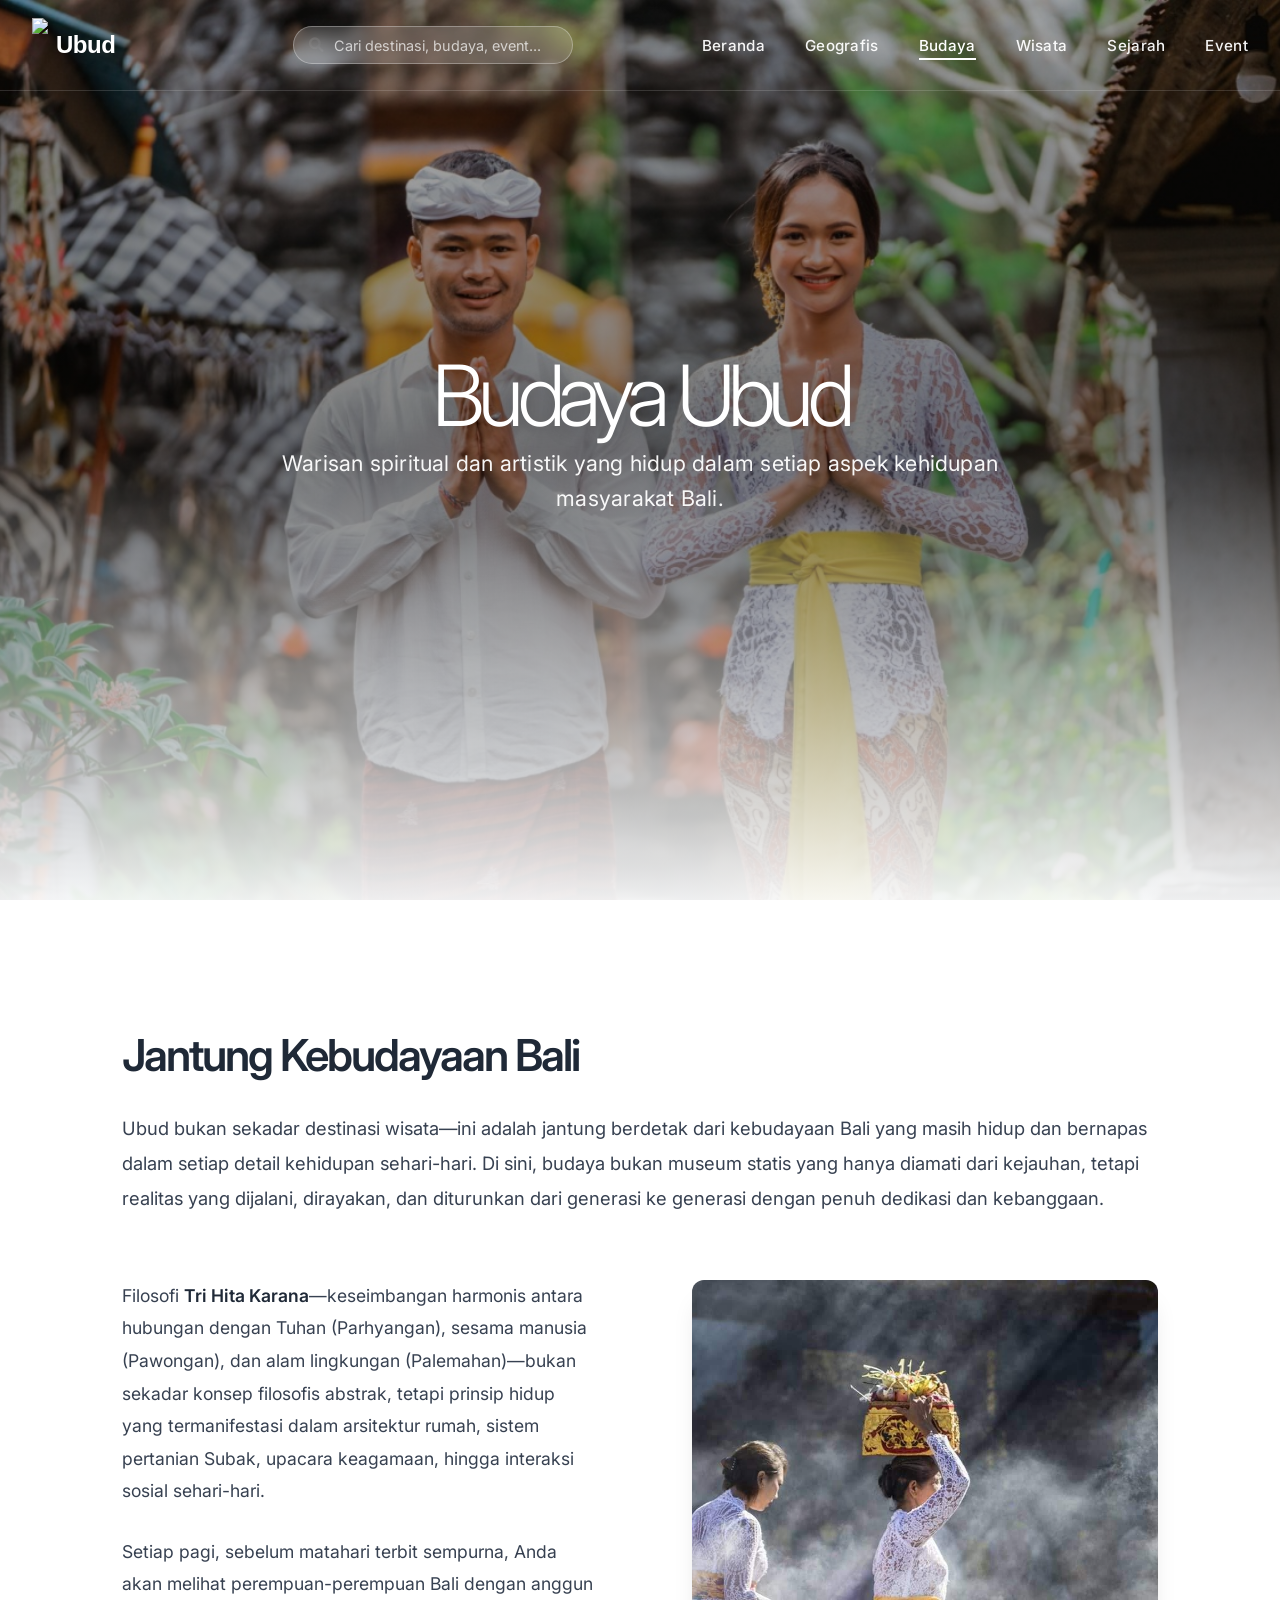
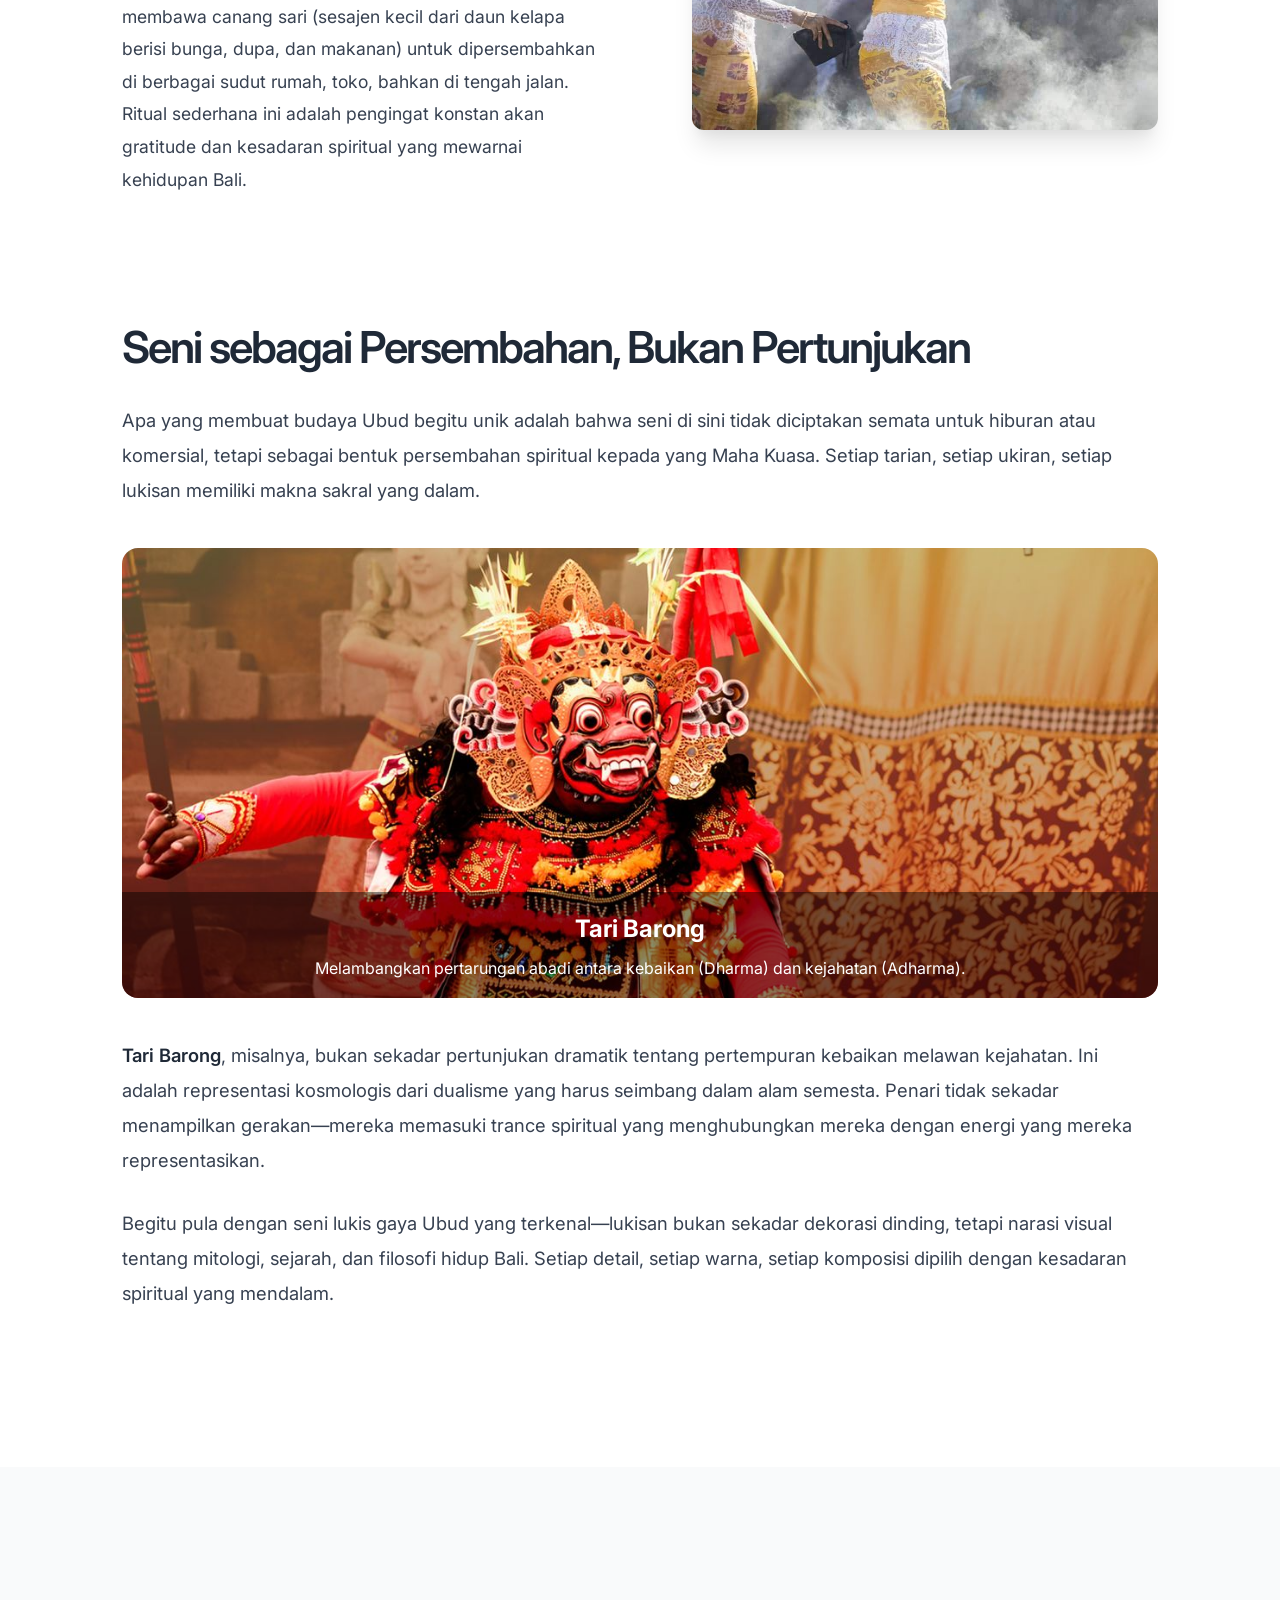
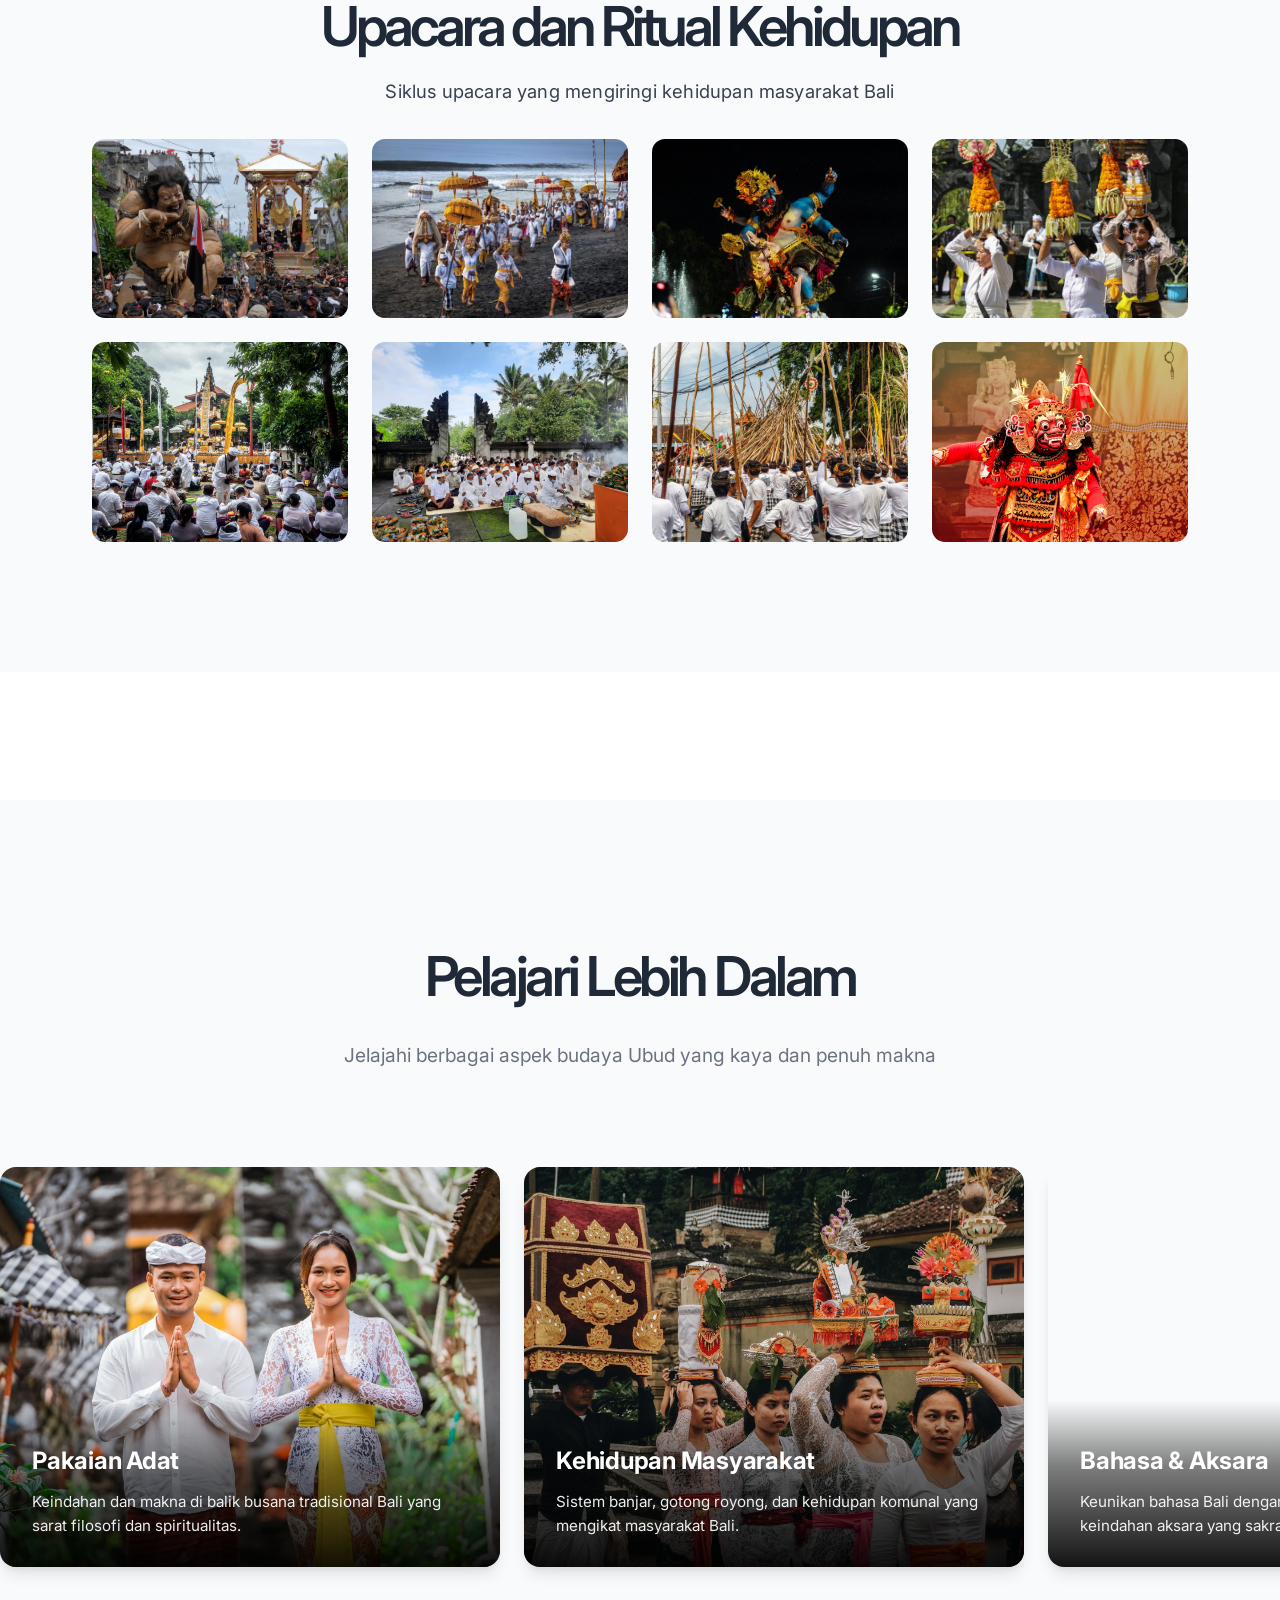
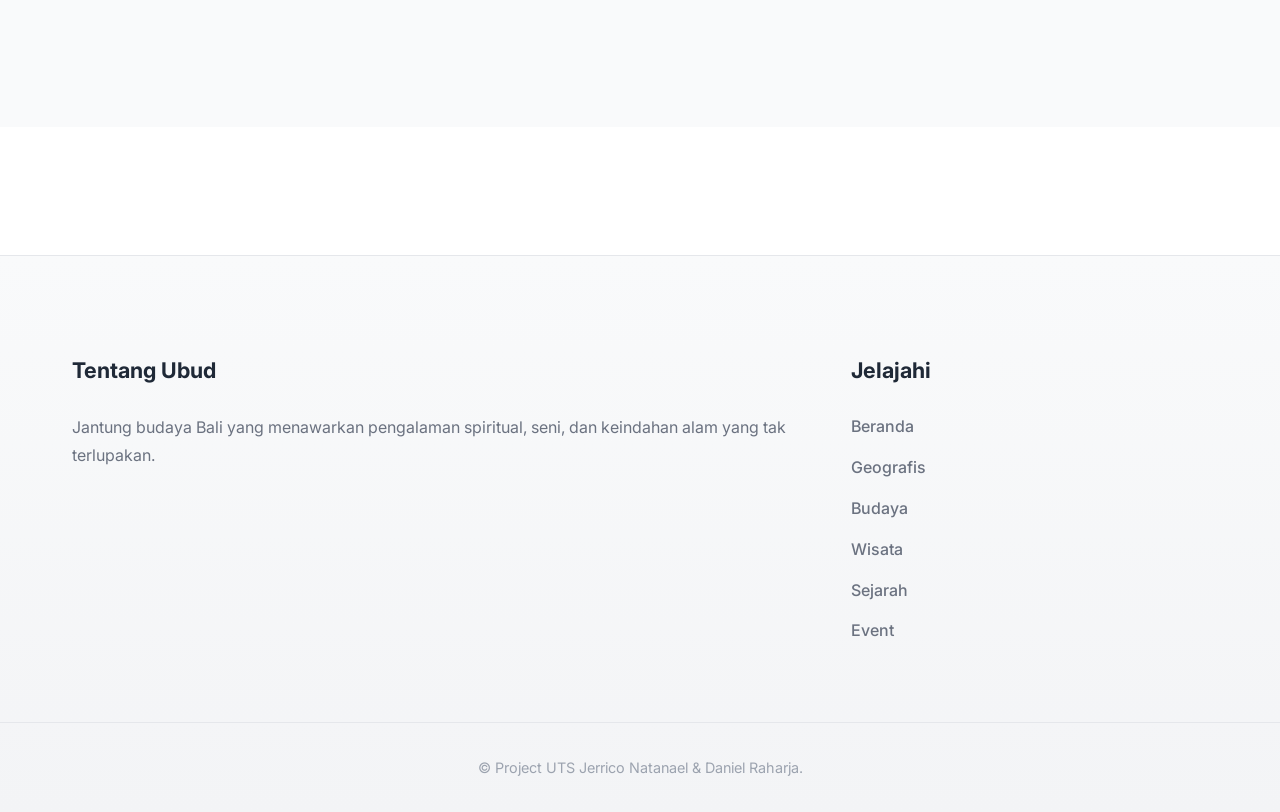
==== page/budaya.html @ 1441c89f "membuat base website" ====
<!DOCTYPE html>
<html lang="id">
<head>
    <meta charset="UTF-8">
    <meta name="viewport" content="width=device-width, initial-scale=1.0">
    <title>Budaya Ubud - Warisan Spiritual dan Artistik</title>
    <meta name="description" content="Jelajahi kekayaan budaya Ubud dari pakaian adat, kuliner tradisional, hingga bahasa dan aksara Bali yang kaya makna.">
    <link href="https://fonts.googleapis.com/css2?family=Lora:wght@400;600;700&family=Inter:wght@400;500;600;700&display=swap" rel="stylesheet">
    <link href="https://cdnjs.cloudflare.com/ajax/libs/font-awesome/6.0.0/css/all.min.css" rel="stylesheet">
    <link rel="stylesheet" href="../style/style.css">
    <link rel="stylesheet" href="../style/kategori.css">
</head>
<body>
       <!-- Header Navigation -->
    <header class="header">
        <div class="container">
            <nav class="nav">
                <a href="../index.html" class="logo">
                    <img src="../asset/logo-ubud.png" class="logo-image">
                    <span class="logo-text">Ubud</span>
                </a>
                
                <!-- Search Bar -->
                <div class="search-container">
                    <form class="search-form" action="#" method="get">
                        <i class="fas fa-search search-icon"></i>
                        <input 
                            type="search" 
                            class="search-input" 
                            placeholder="Cari destinasi, budaya, event..."
                            aria-label="Search"
                        >
                        <button type="submit" class="search-button" aria-label="Submit search">Search</button>
                    </form>
                </div>
                
                <ul class="nav-links">
                    <li><a href="../index.html" class="active">Beranda</a></li>
                    <li><a href="../page/geografis.html">Geografis</a></li>
                    <li><a href="../page/budaya.html">Budaya</a></li>
                    <li><a href="../page/wisata.html">Wisata</a></li>
                    <li><a href="../page/sejarah.html">Sejarah</a></li>
                    <li><a href="../page/event.html">Event</a></li>
                </ul>
                <button class="mobile-menu-btn" aria-label="Toggle menu">&#9776;</button>
            </nav>
        </div>
    </header>

    <main>
        <!-- Hero Section -->
        <section class="page-hero" style="background-image: url('../asset/pakaian_adat.jpg');">
            <div class="hero-content animate-on-scroll">
                <h1>Budaya Ubud</h1>
                <p>Warisan spiritual dan artistik yang hidup dalam setiap aspek kehidupan masyarakat Bali.</p>
            </div>
        </section>

        <!-- Article Content -->
        <article class="article-content">
            <div class="article-body">
                <h2>Jantung Kebudayaan Bali</h2>
                <p>Ubud bukan sekadar destinasi wisata—ini adalah jantung berdetak dari kebudayaan Bali yang masih hidup dan 
                    bernapas dalam setiap detail kehidupan sehari-hari. Di sini, budaya bukan museum statis yang hanya diamati 
                    dari kejauhan, tetapi realitas yang dijalani, dirayakan, dan diturunkan dari generasi ke generasi dengan 
                    penuh dedikasi dan kebanggaan.</p>
                
                <div class="two-column-content">
                    <div class="text-content">
                        <p>Filosofi <strong>Tri Hita Karana</strong>—keseimbangan harmonis antara hubungan dengan Tuhan (Parhyangan), 
                            sesama manusia (Pawongan), dan alam lingkungan (Palemahan)—bukan sekadar konsep filosofis abstrak, tetapi 
                            prinsip hidup yang termanifestasi dalam arsitektur rumah, sistem pertanian Subak, upacara keagamaan, 
                            hingga interaksi sosial sehari-hari. </p>

                        <p>Setiap pagi, sebelum matahari terbit sempurna, Anda akan melihat perempuan-perempuan Bali dengan anggun 
                            membawa canang sari (sesajen kecil dari daun kelapa berisi bunga, dupa, dan makanan) untuk dipersembahkan 
                            di berbagai sudut rumah, toko, bahkan di tengah jalan. Ritual sederhana ini adalah pengingat konstan akan 
                            gratitude dan kesadaran spiritual yang mewarnai kehidupan Bali.</p>

                    </div>
                        <img src="../asset/tri-hita-karana.jpg" alt="Wanita Bali membawa canang sari untuk persembahan" class="animate-on-scroll"> 
                </div>

                <h2>Seni sebagai Persembahan, Bukan Pertunjukan</h2>
                <p>Apa yang membuat budaya Ubud begitu unik adalah bahwa seni di sini tidak diciptakan semata untuk hiburan atau komersial, 
                    tetapi sebagai bentuk persembahan spiritual kepada yang Maha Kuasa. Setiap tarian, setiap ukiran, setiap lukisan 
                    memiliki makna sakral yang dalam.</p>

                <!-- Carousel -->
                <div class="custom-carousel animate-on-scroll">
                <div class="carousel-wrapper">
                    <div class="carousel-track">
                    <div class="carousel-slide">
                        <img src="../asset/barong.jpg" alt="Pertunjukan Tari Barong yang sakral">
                        <div class="carousel-caption">
                        <h3>Tari Barong</h3>
                        <figcaption>Melambangkan pertarungan abadi antara kebaikan (Dharma) dan kejahatan (Adharma).</figcaption>
                        </div>
                    </div>

                    <div class="carousel-slide">
                        <img src="../asset/panjisemirang.jpeg" alt="Pertunjukan Tari Panji Semirang">
                        <div class="carousel-caption">
                        <h3>Tari Panji Semirang</h3>
                        <figcaption>Mengisahkan pengembaraan dan penyamaran Galuh Candrakirana untuk mencari kekasihnya, Raden Panji Inu Kertapati.</figcaption>
                        </div>
                    </div>

                    <div class="carousel-slide">
                        <img src="../asset/kecaks dance.jpeg" alt="Pertunjukan Tari Kecak dengan latar api">
                        <div class="carousel-caption">
                        <h3>Tari Kecak</h3>
                        <figcaption>Kisah Ramayana yang diceritakan melalui paduan suara puluhan penari pria.</figcaption>
                        </div>
                    </div>

                    <div class="carousel-slide">
                        <img src="../asset/legong.jpeg" alt="Penari Legong dengan kostum megah dan gerakan anggun">
                        <div class="carousel-caption">
                        <h3>Tari Legong</h3>
                        <figcaption>Tarian klasik Bali yang terkenal dengan gerakannya yang kompleks dan anggun.</figcaption>
                        </div>
                    </div>
                    </div>
                </div>
                </div>

                <p><strong>Tari Barong</strong>, misalnya, bukan sekadar pertunjukan dramatik tentang pertempuran kebaikan 
                    melawan kejahatan. Ini adalah representasi kosmologis dari dualisme yang harus seimbang dalam alam semesta. 
                    Penari tidak sekadar menampilkan gerakan—mereka memasuki trance spiritual yang menghubungkan mereka dengan 
                    energi yang mereka representasikan.</p>

                <p>Begitu pula dengan seni lukis gaya Ubud yang terkenal—lukisan bukan sekadar dekorasi dinding, 
                    tetapi narasi visual tentang mitologi, sejarah, dan filosofi hidup Bali. Setiap detail, setiap warna, 
                    setiap komposisi dipilih dengan kesadaran spiritual yang mendalam.</p>
            </div>
        </article>

        <!-- Upacara dan Ritual Section -->
        <section id="tentang" class="section bg-with-image">
            <div class="section-content editorial-content">
                <h2 class="section-title", style="font-size: 55px;">Upacara dan Ritual Kehidupan</h2>
                <p class="subtitle">Siklus upacara yang mengiringi kehidupan masyarakat Bali</p>

                <!-- Card Grid -->
                <div class="upacara-grid">
                <!-- Ngaben -->
                <div class="upacara-card">
                    <img src="../asset/ngaben2.jpg" alt="Ngaben" class="upacara-card-image">
                    <div class="upacara-overlay">
                    <h3>Ngaben</h3>
                    <p>Upacara pembakaran jenazah untuk penyucian roh menuju kehidupan baru.</p>
                    </div>
                </div>

                <!-- Melasti -->
                <div class="upacara-card">
                    <img src="../asset/melasti.jpg" alt="Melasti" class="upacara-card-image">
                    <div class="upacara-overlay">
                    <h3>Melasti</h3>
                    <p>Ritual penyucian diri dan sarana ke laut menjelang Nyepi.</p>
                    </div>
                </div>

                <!-- Nyepi -->
                <div class="upacara-card">
                    <img src="../asset/nyepi.jpg" alt="Nyepi" class="upacara-card-image">
                    <div class="upacara-overlay">
                    <h3>Nyepi</h3>
                    <p>Hari raya hening di mana seluruh aktivitas dihentikan untuk introspeksi diri.</p>
                    </div>
                </div>

                <!-- Piodalan -->
                <div class="upacara-card">
                    <img src="../asset/piodalan.jpg" alt="Piodalan" class="upacara-card-image">
                    <div class="upacara-overlay">
                    <h3>Piodalan</h3>
                    <p>Upacara peringatan hari lahir pura sebagai bentuk rasa syukur.</p>
                    </div>
                </div>

                <!-- galungan & Kuningan -->
                <div class="upacara-card">
                    <img src="../asset/galungan-dan-kuningan.jpg" alt="Galungan & Kuningan" class="upacara-card-image">
                    <div class="upacara-overlay">
                    <h3>Galungan & Kuningan</h3>
                    <p>Perayaan kemenangan Dharma (kebaikan) atas Adharma (kejahatan).</p>
                    </div>
                </div>

                <!-- Ngusaba Desa -->
                <div class="upacara-card">
                    <img src="../asset/ngusaba-desa.jpg" alt="Ngusaba Desa" class="upacara-card-image">
                    <div class="upacara-overlay">
                    <h3>Ngusaba Desa</h3>
                    <p>Upacara adat untuk memohon kesejahteraan dan hasil panen yang melimpah.</p>
                    </div>
                </div>

                <!-- Makotek -->
                <div class="upacara-card">
                    <img src="../asset/makotek-mapeed.jpg" alt="Mekotek" class="upacara-card-image">
                    <div class="upacara-overlay">
                    <h3>Mekotek & Mapeed</h3>a
                    <p>Tradisi perang-perangan dengan tongkat kayu simbol semangat persatuan.</p>
                    </div>
                </div>

                <!-- Barong  -->
                <div class="upacara-card">
                    <img src="../asset/barong.jpg" alt="Barong" class="upacara-card-image">
                    <div class="upacara-overlay">
                    <h3>Barong & Rangda</h3>
                    <p>Pertunjukan sakral menggambarkan pertarungan abadi antara baik dan jahat.</p>
                    </div>
                </div>
                </div>
            </div>
            </section>

        <!-- Scroll Gallery Section -->
        <section class="scroll-gallery-wrapper">
            <div class="scroll-gallery-header">
                <h2 style="font-size: 55px;">Pelajari Lebih Dalam</h2>
                <p>Jelajahi berbagai aspek budaya Ubud yang kaya dan penuh makna</p>
            </div>
            <div class="scroll-gallery">
                <a href="pakaian_adat.html" class="gallery-item">
                    <img src="../asset/pakaian_adat.jpg" alt="Pakaian Adat Bali" class="animate-on-scroll">
                    <div class="gallery-caption">
                        <h3>Pakaian Adat</h3>
                        <p>Keindahan dan makna di balik busana tradisional Bali yang sarat filosofi dan spiritualitas.</p>
                    </div>
                </a>

                <a href="detail_masyarakat.html" class="gallery-item">
                    <img src="../asset/masyarakat.jpg" alt="Kehidupan Masyarakat Ubud" class="animate-on-scroll">
                    <div class="gallery-caption">
                        <h3>Kehidupan Masyarakat</h3>
                        <p>Sistem banjar, gotong royong, dan kehidupan komunal yang mengikat masyarakat Bali.</p>
                    </div>
                </a>

                <a href="detail_bahasa.html" class="gallery-item">
                    <img src="../asset/aksara-bali-dan-gantungannya.jpg" alt="Aksara Bali" class="animate-on-scroll">
                    <div class="gallery-caption">
                        <h3>Bahasa & Aksara</h3>
                        <p>Keunikan bahasa Bali dengan tingkatan sosialnya dan keindahan aksara yang sakral.</p>
                    </div>
                </a>

                <a href="makanan.html" class="gallery-item">
                    <img src="../asset/makanan-bali1.webp" alt="Kuliner Ubud" class="animate-on-scroll">
                    <div class="gallery-caption">
                        <h3>Restaurant Ubud</h3>
                        <p>Cita rasa autentik masakan Bali yang kaya rempah dan penuh cerita turun-temurun.</p>
                    </div>
                </a>
            </div>
        </section>      
    </main>
    
    <footer class="footer">
        <div class="footer-content">
            <div class="footer-section">
                <h3>Tentang Ubud</h3>
                <p>Jantung budaya Bali yang menawarkan pengalaman spiritual, seni, dan keindahan alam yang tak terlupakan.</p>
            </div>
            <div class="footer-section">
                <h3>Jelajahi</h3>
                <ul>
                    <li><a href="/index.html" class="footer-link">Beranda</a></li>
                    <li><a href="../page/geografis.html" class="footer-link">Geografis</a></li>
                    <li><a href="../page/budaya.html" class="footer-link">Budaya</a></li>
                    <li><a href="../page/wisata.html" class="footer-link">Wisata</a></li>
                    <li><a href="../page/sejarah.html" class="footer-link">Sejarah</a></li>
                    <li><a href="../page/event.html" class="footer-link">Event</a></li>
                </ul>
            </div>
        </div>
        <div class="footer-bottom">
            <p>&copy; Project UTS Jerrico Natanael & Daniel Raharja.</p>
        </div>
    </footer>

    <script src="../script.js"></script>
</body>
</html>
---- style/style.css ----
@font-face {
  font-family: 'RelationshipMelodrame';
  src: url('../fonts/RELATIONSHIP OF MÉLODRAME.TTF') format('truetype');
  font-weight: normal;
  font-style: normal;
}

@font-face {
  font-family: 'InstrumentSans';
  src: url('../fonts/INSTRUMENTSANS-REGULAR.TTF') format('truetype');
  font-weight: normal;
  font-style: normal;
}

@font-face {
  font-family: 'InstrumentSans';
  src: url('../fonts/INSTRUMENTSANS-BOLD.TTF') format('truetype');
  font-weight: 700;
  font-style: normal;
}

:root {
  --font-instrument-sans: 'InstrumentSans', 'Inter', sans-serif;
  --color-primary: #6d28d9;
  --color-primary-dark: #5b21b6;
  --color-primary-light: #8b5cf6;
  --color-text-dark: #1f2937;
  --color-text-body: #374151;
  --color-text-light: #6b7280;
  --color-text-lighter: #9ca3af;
  --color-bg: #ffffff;
  --color-surface: #f9fafb;
  --color-surface-dark: #f3f4f6;
  --color-border: #e5e7eb;
  --color-accent: #10b981;
  
  /* ====== Font variables ====== */
  --font-instrument-sans: 'InstrumentSans', 'Inter', sans-serif;
  --font-serif: 'Georgia', serif;
  --font-sans: 'Inter', 'Segoe UI', system-ui, -apple-system, sans-serif;
  --font-display: 'RelationshipMelodrame', 'Inter', sans-serif;

  --shadow-sm: 0 1px 3px 0 rgba(0, 0, 0, 0.1), 0 1px 2px 0 rgba(0, 0, 0, 0.06);
  --shadow-md: 0 4px 6px -1px rgba(0, 0, 0, 0.1), 0 2px 4px -1px rgba(0, 0, 0, 0.06);
  --shadow-lg: 0 10px 15px -3px rgba(0, 0, 0, 0.1), 0 4px 6px -2px rgba(0, 0, 0, 0.05);
  --shadow-xl: 0 20px 25px -5px rgba(0, 0, 0, 0.1), 0 10px 10px -5px rgba(0, 0, 0, 0.04);

  --transition-fast: all 0.2s ease;
  --transition-smooth: all 0.4s cubic-bezier(0.4, 0, 0.2, 1);

  --spacing-xs: 0.5rem;
  --spacing-sm: 1rem;
  --spacing-md: 2rem;
  --spacing-lg: 4rem;
  --spacing-xl: 6rem;
  --spacing-2xl: 8rem;
}


h1, h2 {
  font-family: var(--font-display);
}

h3 {
  font-family: var(--font-instrument-sans); 
}

p, li, span {
  font-family: var(--font-sans);
}

blockquote {
  font-family: var(--font-serif);
}


* { 
    margin: 0; 
    padding: 0; 
    box-sizing: border-box; 
}

html { 
    scroll-behavior: smooth;
    font-size: 16px;
}

body {
    font-family: var(--font-sans);
    background: var(--color-bg);
    color: var(--color-text-body);
    line-height: 1.75;
    overflow-x: hidden;
    -webkit-font-smoothing: antialiased;
    -moz-osx-font-smoothing: grayscale;
}

.container { 
    max-width: 1400px; 
    margin: 0 auto; 
    padding: 0 2rem; 
}

/* Jusul */
.header {
    background: transparent;
    border-bottom: 1px solid rgba(255, 255, 255, 0.15);
    position: fixed;
    width: 100%;
    top: 0;
    z-index: 1000;
    transition: var(--transition-smooth);
}

.header.scrolled {
    background: rgba(255, 255, 255, 0.98);
    backdrop-filter: blur(20px);
    border-bottom: 1px solid var(--color-border);
    box-shadow: var(--shadow-sm);
}

.nav { 
    display: flex; 
    justify-content: space-between; 
    align-items: center; 
    height: 90px;
    transition: var(--transition-smooth);
}

.header.scrolled .nav {
    height: 75px;
}

.logo { 
    font-family: var(--font-serif); 
    font-size: 1.75rem; 
    font-weight: 700; 
    color: white; 
    text-decoration: none;
    letter-spacing: -0.02em;
    transition: var(--transition-fast);
}

.header.scrolled .logo { 
    color: var(--color-text-dark) !important; 
}

.logo:hover {
    opacity: 0.8;
}


/* Bagian logo */
.logo {
    display: flex;
    align-items: center;
    font-size: 1.5rem;
    font-weight: bold;
    text-decoration: none;
    color: inherit;
}


.logo-image {
    height: 55px;       
    width: auto;        
    margin-right: 8px;  
    display: inline-block;
    vertical-align: middle;
}

/* Teks logo */
.logo-text {
    font-family: 'Segoe UI', sans-serif;
    font-size: 1.5rem;
    font-weight: bold;
    color: #ffffff;  
}

/* Search */
.search-container {
    display: flex;
    align-items: center;
    margin-left: 3rem;
}

.search-form {
    position: relative;
    display: flex;
    align-items: center;
}

.search-input {
    width: 280px;
    padding: 0.6rem 1rem 0.6rem 2.5rem;
    border: 1px solid rgba(255, 255, 255, 0.3);
    border-radius: 50px;
    background: rgba(255, 255, 255, 0.15);
    backdrop-filter: blur(10px);
    color: white;
    font-size: 0.9rem;
    font-family: var(--font-sans);
    transition: var(--transition-smooth);
    outline: none;
}

.search-input::placeholder {
    color: rgba(255, 255, 255, 0.7);
}

.search-input:focus {
    background: rgba(255, 255, 255, 0.25);
    border-color: rgba(255, 255, 255, 0.5);
    width: 320px;
}

.header.scrolled .search-input {
    background: var(--color-surface);
    border-color: var(--color-border);
    color: var(--color-text-dark);
}

.header.scrolled .search-input::placeholder {
    color: var(--color-text-light);
}

.header.scrolled .search-input:focus {
    background: white;
    border-color: var(--color-primary);
    box-shadow: 0 0 0 3px rgba(109, 40, 217, 0.1);
}

.search-icon {
    position: absolute;
    left: 1rem;
    color: rgba(255, 255, 255, 0.7);
    font-size: 0.9rem;
    pointer-events: none;
}

.header.scrolled .search-icon {
    color: var(--color-text-light);
}

.search-button {
    display: none;
}

.nav-links { 
    display: flex; 
    list-style: none; 
    gap: 2.5rem;
    align-items: center;
}

.nav-links a { 
    color: rgba(255, 255, 255, 0.95); 
    text-decoration: none; 
    font-weight: 500;
    font-size: 0.95rem;
    letter-spacing: 0.02em;
    position: relative;
    transition: var(--transition-fast);
}

.header.scrolled .nav-links a { 
    color: var(--color-text-light); 
}

.nav-links a::after {
    content: '';
    position: absolute;
    bottom: -5px;
    left: 0;
    width: 0;
    height: 2px;
    background: white;
    transition: var(--transition-fast);
}

.header.scrolled .nav-links a::after {
    background: var(--color-primary);
}

.nav-links a:hover::after,
.nav-links a.active::after {
    width: 100%;
}

.nav-links a:hover, 
.nav-links a.active { 
    color: white; 
}

.header.scrolled .nav-links a:hover, 
.header.scrolled .nav-links a.active { 
    color: var(--color-text-dark); 
}

.mobile-menu-btn { 
    display: none; 
    background: none; 
    border: none; 
    font-size: 1.5rem; 
    color: white; 
    cursor: pointer; 
    z-index: 1001;
    transition: var(--transition-fast);
}

.header.scrolled .mobile-menu-btn { 
    color: var(--color-text-dark); 
}

/* Section Structure */
.section {
    padding: var(--spacing-2xl) var(--spacing-md);
    position: relative;
}

.section-content {
    max-width: 1100px;
    margin: 0 auto;
}

.section-title {
    font-family: var(--font-instrument-sans);
    font-size: 65px;
    font-weight: 600;
    text-align: center;
    margin-bottom: var(--spacing-sm);
    color: var(--color-text-dark);
    letter-spacing: -4px;
    line-height: 1.15;
}

.subtitle {
    font-size: 1.25rem;
    
    color: var(--color-text-light);
    text-align: center;
    margin-bottom: var(--spacing-lg);
    font-family: var(--font-sans);
    letter-spacing: 0.01em;
}

/* Background Variations */
.bg-surface { 
    background-color: var(--color-surface);
}

.bg-white { 
    background-color: var(--color-bg);
}

.bg-dark {
    background: linear-gradient(135deg, #1f2937 0%, #111827 100%);
    color: white;
}

.bg-dark .section-title,
.bg-dark .subtitle {
    color: white;
}

.bg-dark .text-content h3,
.bg-dark .text-content p {
    color: rgba(255, 255, 255, 0.95);
}

.bg-with-image {
    position: relative;
    background-color: var(--color-surface);
}


.bg-with-image::before {
    content: '';
    position: absolute; 
    top: 0;
    left: 0;
    right: 0;
    bottom: 0;
    background-image: url('../asset/ubud.png');
    background-size: cover;
    background-position: center;
    background-attachment:fixed;
    opacity: 0.08;
    z-index: 0;
}

.bg-with-image .section-content {
    position: relative;
    z-index: 1;
}

/* Hero */
.page-hero {
    height: 100vh;
    min-height: 600px;
    background-size: cover;
    background-position: center;
    background-attachment: fixed;
    position: relative;
    display: flex;
    align-items: center;
    justify-content: center;
    text-align: center;
    color: white;
}

.page-hero::before {
    content: '';
    position: absolute;
    top: 0; 
    left: 0; 
    right: 0; 
    bottom: 0;
    background: linear-gradient(to bottom, 
        rgba(0,0,0,0.3) 0%, 
        rgba(0,0,0,0.5) 50%, 
        rgba(249, 250, 251, 0.95) 100%
    );
}

.hero-content { 
    position: relative; 
    z-index: 2; 
    max-width: 900px; 
    padding: 0 2rem;
}

.hero-content h1 { 
    font-family: var(--font-instrument-sans);
    font-size: clamp(3.5rem, 6.6vw, 6.6rem); 
    font-weight: 300;
    line-height: 1.2;
    margin-bottom: 0;
    letter-spacing: -0.08em;
    text-shadow: 0 2px 20px rgba(0, 0, 0, 0.3);
}

/* inner peace style */
.hero-content h1 .italic-text {
    font-family: var(--font-display);
    font-weight: 400;
    font-size: 1.16em; 
    letter-spacing: normal; 
    display: inline;
    margin-left: 0.15em; 
}

.hero-content p { 
    font-size: 1.35rem; 
    opacity: 0.95; 
    margin-bottom: 2.5rem;
    line-height: 1.6;
    font-weight: 400;
    letter-spacing: 0.01em;
}

.cta-button {
    display: inline-block;
    padding: 1.1rem 3rem;
    font-size: 1rem;
    font-weight: 600;
    letter-spacing: 0.03em;
    border-radius: 50px;
    text-decoration: none;
    transition: var(--transition-smooth);
    cursor: pointer;
    border: none;
}

.hero-cta {
    background: var(--color-primary);
    color: white;
    box-shadow: 0 10px 30px rgba(109, 40, 217, 0.3);
}

.hero-cta:hover {
    background: var(--color-primary-dark);
    transform: translateY(-3px);
    box-shadow: 0 15px 40px rgba(109, 40, 217, 0.4);
}

/* --- Editorial Content --- */
.editorial-content {
    text-align: left;
}

.editorial-content p {
    font-size: 1.15rem;
    line-height: 1.9;
    margin-bottom: 1.75rem;
    color: var(--color-text-body);
    font-weight: 400;
}

.editorial-content p strong {
    color: var(--color-text-dark);
    font-weight: 600;
}

.editorial-content > img {
    width: 100%;
    height: 500px;
    object-fit: cover;
    border-radius: 12px;
    margin: var(--spacing-lg) 0;
    box-shadow: var(--shadow-lg);
}

/* --- Two Column Layout --- */
.two-column-content {
    display: flex;
    align-items: flex-start; 
    gap: var(--spacing-xl);
    margin: var(--spacing-xl) 0;
}

.two-column-content:first-of-type {
    margin-top: var(--spacing-lg);
}

.two-column-content--reverse {
    flex-direction: row-reverse;
}

.two-column-content img {
    width: 45%; 
    height: 450px;
    flex-shrink: 0;
    border-radius: 12px;
    box-shadow: var(--shadow-xl);
    object-fit: cover;
    transition: var(--transition-smooth);
}

.two-column-content img:hover {
    transform: scale(1.02);
    box-shadow: 0 25px 35px -5px rgba(0, 0, 0, 0.15);
}

.two-column-content .text-content {
    flex: 1;
    display: flex;
    flex-direction: column;
    
}

.two-column-content .text-content h3 {
    font-family: var(--font-instrument-sans); 
    font-size: 35px;
    font-weight: 600;
    color: var(--color-text-dark);
    margin-bottom: 1.5rem;
    line-height: 1.3;
    letter-spacing: -3px;
}

.two-column-content .text-content p {
    font-size: 1.1rem;
    line-height: 1.85;
    color: var(--color-text-body);
}

/* --- Grid Navigation Section - Bento Layout --- */
.nav-grid-section { 
    padding: var(--spacing-2xl) var(--spacing-md);
    background: var(--color-bg);
}

.nav-grid-container {
    display: grid;
    grid-template-columns: repeat(4, 1fr);
    grid-template-rows: repeat(2, 300px);
    gap: 1.5rem;
    max-width: 1300px;
    margin: 0 auto;
}

/* Layout untuk kategori */
.nav-card:nth-child(1) {
    grid-column: 1 / 3;
    grid-row: 1 / 2;
}

.nav-card:nth-child(2) {
    grid-column: 3 / 4;
    grid-row: 1 / 2;
}

.nav-card:nth-child(3) {
    grid-column: 4 / 5;
    grid-row: 1 / 3;
}

.nav-card:nth-child(4) {
    grid-column: 1 / 2;
    grid-row: 2 / 3;
}

.nav-card:nth-child(5) {
    grid-column: 2 / 4;
    grid-row: 2 / 3;
}

.nav-card {
    height: 100%;
    background-size: cover;
    background-position: center;
    border-radius: 16px;
    position: relative;
    overflow: hidden;
    text-decoration: none;
    color: white;
    display: flex;
    align-items: flex-end;
    padding: 2rem;
    transition: var(--transition-smooth);
    box-shadow: var(--shadow-md);
}

.nav-card:hover { 
    transform: translateY(-5px) scale(1.02);
    box-shadow: var(--shadow-xl);
    z-index: 10;
}

.nav-card::before {
    content: '';
    position: absolute;
    top: 0; 
    left: 0; 
    right: 0; 
    bottom: 0;
    background: linear-gradient(to top, 
        rgba(0,0,0,0.85) 0%, 
        rgba(0,0,0,0.3) 50%,
        transparent 100%
    );
    transition: var(--transition-smooth);
}

.nav-card:hover::before { 
    background: linear-gradient(to top, 
        rgba(109, 40, 217, 0.85) 0%, 
        rgba(109, 40, 217, 0.4) 50%,
        transparent 100%
    );
}

.nav-card h3 {
    position: relative;
    z-index: 2;
    font-family: var(--font-instrument-sans); 
    font-size: 2rem;
    font-weight: 700;
    letter-spacing: -0.02em;
    transition: var(--transition-fast);
}

.nav-card:hover h3 {
    transform: translateY(-5px);
}

/* Animasi saat scroll */
.animate-on-scroll {
    opacity: 0;
    transform: translateY(40px);
    transition: opacity 0.8s cubic-bezier(0.4, 0, 0.2, 1), 
                transform 0.8s cubic-bezier(0.4, 0, 0.2, 1);
}

.animate-on-scroll.is-visible {
    opacity: 1;
    transform: translateY(0);
}

/*  Footer */
.footer {
    background: linear-gradient(to bottom, var(--color-surface) 0%, var(--color-surface-dark) 100%);
    color: var(--color-text-light);
    padding-top: var(--spacing-xl);
    margin-top: 0;
    border-top: 1px solid var(--color-border);
}

.footer-content {
    display: grid;
    grid-template-columns: 2fr 1fr;
    gap: 4rem;
    max-width: 1200px;
    margin: 0 auto;
    padding: 0 2rem;
}

.footer-section h3 {
    font-family: var(--font-serif);
    color: var(--color-text-dark);
    margin-bottom: 1.5rem;
    font-size: 1.35rem;
    font-weight: 700;
}

.footer-section h3 {
    font-family: var(--font-instrument-sans); 
    color: var(--color-text-dark);
    margin-bottom: 1.5rem;
    font-size: 1.35rem;
    font-weight: 700;
}

on p, 
.footer-section li {
    margin-bottom: 0.85rem;
    line-height: 1.7;
}

.footer-section ul { 
    list-style: none; 
    padding: 0; 
}

.footer-section .icon-text {
    display: flex;
    align-items: center;
    gap: 0.75rem;
    margin-bottom: 0.85rem;
}

.footer-section .icon-text i {
    color: var(--color-primary);
}

.footer-link { 
    color: var(--color-text-light); 
    text-decoration: none; 
    transition: var(--transition-fast);
    font-weight: 500;
}

.footer-link:hover { 
    color: var(--color-primary);
    padding-left: 5px;
}

.social-links {
    margin-top: 1.5rem;
    display: flex;
    gap: 1rem;
}

.social-links a {
    display: flex;
    align-items: center;
    justify-content: center;
    width: 40px;
    height: 40px;
    border-radius: 50%;
    background: var(--color-bg);
    color: var(--color-text-light);
    font-size: 1.1rem;
    transition: var(--transition-fast);
    box-shadow: var(--shadow-sm);
}

.social-links a:hover { 
    background: var(--color-primary);
    color: white;
    transform: translateY(-3px);
    box-shadow: var(--shadow-md);
}

.footer-bottom {
    text-align: center;
    padding: 2rem 0;
    margin-top: var(--spacing-lg);
    border-top: 1px solid var(--color-border);
    color: var(--color-text-lighter);
    font-size: 0.9rem;
}

/* --- Responsive Design --- */
@media (max-width: 1200px) {
    .section-title {
        font-size: 3rem;
    }
    
    .two-column-content img {
        height: 400px;
    }
}

@media (max-width: 992px) {
    :root {
        --spacing-xl: 4rem;
        --spacing-2xl: 5rem;
    }
    
    .footer-content {
        grid-template-columns: 1fr 1fr;
    }
    
    /* Bento Grid - Tablet */
    .nav-grid-container {
        grid-template-columns: repeat(2, 1fr);
        grid-template-rows: repeat(3, 280px);
    }
    
    .nav-card:nth-child(1) {
        grid-column: 1 / 2;
        grid-row: 1 / 2;
    }
    
    .nav-card:nth-child(2) {
        grid-column: 2 / 3;
        grid-row: 1 / 3;
    }
    
    .nav-card:nth-child(3) {
        grid-column: 1 / 2;
        grid-row: 2 / 3;
    }
    
    .nav-card:nth-child(4) {
        grid-column: 1 / 3;
        grid-row: 3 / 4;
    }
    
    .nav-card:nth-child(5) {
        grid-column: 2 / 3;
        grid-row: 2 / 3;
    }
}

@media (max-width: 768px) {
    .container {
        padding: 0 1.5rem;
    }
    
    .section {
        padding: var(--spacing-xl) var(--spacing-sm);
    }
    
    .section-title {
        font-size: 2.25rem;
    }
    
    .subtitle {
        font-size: 1.1rem;
    }
    
    .hero-content h1 { 
        font-size: clamp(2.5rem, 8vw, 4rem);
        letter-spacing: -0.08em;
    }
    
    .hero-content h1 .italic-text {
        font-size: 1.16em;
        letter-spacing: normal;
    }
    
    /* Mobile Navigation */
    .nav { 
        flex-direction: row; 
        justify-content: space-between; 
        align-items: center;
    }
    
    /* menyembukan search bar saat berubah jadi mode mobile */
    .search-container {
        display: none;
    }
    
    .nav-links { 
        display: none; 
        flex-direction: column; 
        position: absolute; 
        top: 75px; 
        left: 0; 
        width: 100%; 
        background: white; 
        padding: 1.5rem 0; 
        box-shadow: var(--shadow-lg);
        gap: 0;
    }
    
    .nav-links li {
        width: 100%;
        text-align: center;
        padding: 0.75rem 0;
    }
    
    .nav-links a {
        color: var(--color-text-light);
    }
    
    .nav-links a::after {
        display: none;
    }
    
    .nav-links.mobile-open { 
        display: flex; 
    }
    
    .mobile-menu-btn { 
        display: block !important; 
    }
    
    .header.scrolled .nav-links a, 
    .nav-links a { 
        color: var(--color-text-light); 
    }
    
    /* dari 2 kolom jadi 1 kolom  */
    .two-column-content {
        flex-direction: column;
        gap: var(--spacing-md);
    }
    
    .two-column-content--reverse {
        flex-direction: column;
    }
    
    .two-column-content img {
        width: 100%;
        height: 300px;
    }
    
    .two-column-content .text-content h3 {
        font-size: 1.75rem;
    }
    
    /* Footer */
    .footer-content {
        grid-template-columns: 1fr;
        text-align: center;
        gap: 2.5rem;
    }
    
    .social-links { 
        justify-content: center; 
    }
    
    /* Navigation Cards */
    .nav-card {
        height: 300px;
    }
    
    .nav-card h3 {
        font-size: 1.5rem;
    }
}

@media (max-width: 480px) {
    .hero-content h1 {
        font-size: clamp(1.8rem, 10vw, 3rem);
        letter-spacing: -0.08em;
    }
    
    .hero-content h1 .italic-text {
        font-size: 1.16em;
        letter-spacing: normal;
        display: block; 
        margin-left: 0;
    }
    
    .section-title {
        font-size: 1.85rem;
    }
    
    .cta-button {
        padding: 0.9rem 2rem;
        font-size: 0.95rem;
    }
}
---- style/kategori.css ----
@font-face {
  font-family: 'InstrumentSerif';
  src: url('../fonts/INSTRUMENTSERIF-REGULAR.TTF') format('truetype');
  font-weight: normal;
  font-style: normal;
}

@font-face {
  font-family: 'InstrumentSerif';
  src: url('../fonts/INSTRUMENTSERIF-ITALIC.TTF') format('truetype');
  font-weight: normal;
  font-style: italic;
}

@font-face {
  font-family: 'InstrumentSans';
  src: url('../fonts/INSTRUMENTSANS-REGULAR.TTF') format('truetype');
  font-weight: normal;
  font-style: normal;
}

@font-face {
  font-family: 'InstrumentSans';
  src: url('../fonts/INSTRUMENTSANS-BOLD.TTF') format('truetype');
  font-weight: 700;
  font-style: normal;
}

@font-face {
  font-family: 'RelationshipMelodrame';
  src: url('../fonts/RELATIONSHIP OF MÉLODRAME.TTF') format('truetype');
  font-weight: normal;
  font-style: normal;
}


:root {
  --font-serif: 'InstrumentSerif', 'Lora', 'Georgia', serif;
  --font-sans: 'Inter', 'Segoe UI', system-ui, -apple-system, sans-serif;
  --font-display: 'RelationshipMelodrame', 'Inter', sans-serif;
  --font-instrument-sans: 'InstrumentSans', 'Inter', sans-serif;
}


/* --- Article Container --- */
.article-content {
    max-width: 1100px;
    margin: var(--spacing-2xl) auto;
    padding: 0 2rem;
}

/* --- Article Body --- */
.article-body {
    position: relative;
}

.article-body h2 {
    font-family: var(--font-instrument-sans); 
    font-size: 2.75rem;
    font-weight: 600;
    margin-top: var(--spacing-xl);
    margin-bottom: 1.75rem;
    line-height: 1.25;
    letter-spacing: -2px;
    color: var(--color-text-dark);
}

.article-body h2:first-of-type {
    margin-top: 0;
}

.article-body p {
    font-size: 1.15rem;
    line-height: 1.9;
    margin-bottom: 1.75rem;
    color: var(--color-text-body);
    font-weight: 400;
}

.article-body p strong {
    color: var(--color-text-dark);
    font-weight: 600;
}

.article-body p em {
    font-style: italic;
    color: var(--color-text-dark);
}

.article-body a { 
    color: var(--color-primary); 
    text-decoration: none; 
    border-bottom: 2px solid rgba(109, 40, 217, 0.3);
    transition: var(--transition-fast);
    font-weight: 500;
}

.article-body a:hover { 
    background-color: rgba(109, 40, 217, 0.08);
    border-bottom-color: var(--color-primary);
}

/* --- Images in Article --- */
.img-inline {
    width: 100%;
    height: 500px;
    object-fit: cover;
    border-radius: 12px;
    margin-bottom: 35px;
    box-shadow: var(--shadow-lg);
    transition: var(--transition-smooth);
}

.img-inline:hover {
    transform: scale(1.01);
    box-shadow: var(--shadow-xl);
}

.img-float-left {
    float: left;
    width: 48%;
    height: 400px;
    object-fit: cover;
    margin-right: var(--spacing-lg);
    margin-bottom: var(--spacing-md);
    margin-top: 0.5rem;
    border-radius: 12px;
    box-shadow: var(--shadow-lg);
    transition: var(--transition-smooth);
}

.img-float-left:hover {
    transform: translateY(-3px);
    box-shadow: var(--shadow-xl);
}

.img-float-right {
    float: right;
    width: 48%;
    height: 400px;
    object-fit: cover;
    margin-left: var(--spacing-lg);
    margin-bottom: var(--spacing-md);
    margin-top: 0.5rem;
    border-radius: 12px;
    box-shadow: var(--shadow-lg);
    transition: var(--transition-smooth);
}

.img-float-right:hover {
    transform: translateY(-3px);
    box-shadow: var(--shadow-xl);
}

/* Image Grid Layout */
.image-grid {
    display: grid;
    grid-template-columns: repeat(2, 1fr);
    gap: 1.5rem;
    margin: var(--spacing-xl) 0;
}

.image-grid img {
    width: 100%;
    height: 350px;
    object-fit: cover;
    border-radius: 12px;
    box-shadow: var(--shadow-md);
    transition: var(--transition-smooth);
}

.image-grid img:hover {
    transform: scale(1.03);
    box-shadow: var(--shadow-xl);
}

.image-grid-3 {
    grid-template-columns: repeat(3, 1fr);
}

.image-grid-3 img {
    height: 280px;
    width: 30%;
}

.logo-img {
    height: 30px;
    margin-right: 8px; 
}

/*  Quote Parallax Section  */
.quote-parallax {
    position: relative;
    width: 100vw;
    margin-left: calc(-50vw + 50%);
    height: 500px;
    background-size: cover;
    background-position: center;
    background-attachment: fixed;
    display: flex;
    align-items: center;
    justify-content: center;
    margin-top: var(--spacing-2xl);
    margin-bottom: var(--spacing-2xl);
    overflow: hidden;
}

.quote-parallax::before {
    content: '';
    position: absolute;
    top: 0;
    left: 0;
    right: 0;
    bottom: 0;
    background: linear-gradient(
        135deg,
        rgba(109, 40, 217, 0.88) 0%,
        rgba(91, 33, 182, 0.92) 100%
    );
}

.quote-content {
    position: relative;
    z-index: 2;
    text-align: center;
    color: white;
    max-width: 900px;
    padding: 0 2rem;
}

.quote-content blockquote {
    font-family: var(--font-serif); 
    font-size: 2.75rem;
    font-weight: 600;
    line-height: 1.4;
    margin-bottom: 1.5rem;
    font-style: italic;
    letter-spacing: -0.02em;
}

.quote-content cite {
    display: block;
    font-family: var(--font-sans);
    font-size: 1.15rem;
    font-weight: 500;
    opacity: 0.95;
    font-style: normal;
    letter-spacing: 0.05em;
}

/* Horizontal Scroll Gallery  */
.scroll-gallery-wrapper {
    width: 100vw;
    margin-left: calc(-50vw + 50%);
    background: var(--color-surface);
    padding: var(--spacing-2xl) 0;
    margin-top: var(--spacing-2xl);
    margin-bottom: var(--spacing-2xl);
}

.scroll-gallery-header {
    text-align: center;
    margin-bottom: var(--spacing-xl);
    padding: 0 2rem;
}

.scroll-gallery-header h2 {
    font-family: var(--font-instrument-sans); 
    font-size: 2.75rem;
    font-weight: 600;
    color: var(--color-text-dark);
    margin-bottom: 1rem;
    letter-spacing: -3.5px;
}

.scroll-gallery-header p {
    font-size: 1.2rem;
    color: var(--color-text-light);
    line-height: 1.6;
}

.scroll-gallery {
    display: flex;
    gap: 1.5rem;
    overflow-x: auto;
    overflow-y: hidden;
    padding: 0 2rem 2rem;
    scroll-snap-type: x mandatory;
    -webkit-overflow-scrolling: touch;
    scrollbar-width: thin;
    scrollbar-color: var(--color-primary) var(--color-surface-dark);
}

.scroll-gallery::-webkit-scrollbar {
    height: 10px;
}

.scroll-gallery::-webkit-scrollbar-track {
    background: var(--color-surface-dark);
    border-radius: 10px;
}

.scroll-gallery::-webkit-scrollbar-thumb {
    background: var(--color-primary);
    border-radius: 10px;
    transition: var(--transition-fast);
}

.scroll-gallery::-webkit-scrollbar-thumb:hover {
    background: var(--color-primary-dark);
}

.gallery-item {
    flex: 0 0 500px;
    scroll-snap-align: start;
    position: relative;
    border-radius: 16px;
    overflow: hidden;
    box-shadow: var(--shadow-lg);
    transition: var(--transition-smooth);
}

.gallery-item:hover {
    transform: translateY(-8px);
    box-shadow: var(--shadow-xl);
}

.gallery-item img {
    width: 100%;
    height: 400px;
    object-fit: cover;
    display: block;
}

.gallery-caption {
    position: absolute;
    bottom: 0;
    left: 0;
    right: 0;
    background: linear-gradient(to top, rgba(0,0,0,0.92) 0%, rgba(0,0,0,0.5) 60%, transparent 100%);
    color: white;
    padding: 2.5rem 2rem 1.75rem;
}

.gallery-caption h3 {
    font-family: var(--font-instrument-sans); 
    font-size: 1.5rem;
    font-weight: 700;
    margin-bottom: 0.5rem;
    letter-spacing: -0.01em;
}

.gallery-caption p {
    font-size: 0.95rem;
    opacity: 0.92;
    line-height: 1.6;
    margin: 0;
}

/* Form Section (Event) */
.form-section {
    background: linear-gradient(135deg, var(--color-surface) 0%, #f3f4f6 100%);
    padding: var(--spacing-lg);
    margin-top: var(--spacing-xl);
    margin-bottom: var(--spacing-xl);
    border-radius: 16px;
    border: 1px solid var(--color-border);
    box-shadow: var(--shadow-md);
}

.form-section h2 {
    font-family: var(--font-display); 
    font-size: 2.25rem;
    font-weight: 700;
    margin-top: 0;
    margin-bottom: var(--spacing-md);
    color: var(--color-text-dark);
    letter-spacing: -0.02em;
}

.form-container {
    display: flex;
    flex-direction: column;
    gap: 1.25rem;
}

.form-container input, 
.form-container textarea {
    width: 100%;
    padding: 1rem 1.25rem;
    border: 2px solid var(--color-border);
    border-radius: 10px;
    font-family: var(--font-sans);
    font-size: 1rem;
    background: white;
    transition: var(--transition-fast);
    outline: none;
}

.form-container textarea {
    resize: vertical;
    min-height: 120px;
    line-height: 1.6;
}

.form-container .cta-button {
    align-self: flex-start;
    padding: 1rem 2.5rem;
    font-size: 1rem;
    font-weight: 600;
    letter-spacing: 0.02em;
}

/* --- Dynamic Content List --- */
.dynamic-content-list {
    margin-top: var(--spacing-xl);
}

.form-section h2 {
    font-family: var(--font-display); 
    font-size: 2.25rem;
    font-weight: 700;
    margin-top: 0;
    margin-bottom: var(--spacing-md);
    color: var(--color-text-dark);
    letter-spacing: -0.02em;
}

.dynamic-item {
    background: white;
    border: 1px solid var(--color-border);
    padding: 2rem;
    border-radius: 12px;
    margin-bottom: 1.5rem;
    box-shadow: var(--shadow-sm);
    transition: var(--transition-smooth);
}

.dynamic-item:hover {
    box-shadow: var(--shadow-md);
    transform: translateY(-2px);
    border-color: var(--color-primary);
}

.dynamic-item h3 { 
    font-family: var(--font-instrument-sans); 
    font-size: 1.75rem;
    font-weight: 700;
    margin-bottom: 0.75rem;
    color: var(--color-text-dark);
    letter-spacing: -0.01em;
}

.dynamic-item p { 
    margin-bottom: 0.5rem;
    font-size: 1.05rem;
    line-height: 1.7;
    color: var(--color-text-body);
}

.dynamic-item small { 
    color: var(--color-text-light);
    font-size: 0.9rem;
    font-weight: 500;
}

/* --- Quote/Callout Styling --- */
.article-body blockquote {
    margin: var(--spacing-lg) 0;
    padding: 2rem 2.5rem;
    background: var(--color-surface);
    border-left: 4px solid var(--color-primary);
    border-radius: 0 8px 8px 0;
    font-family: var(--font-serif); 
    font-size: 1.25rem;
    font-style: italic;
    color: var(--color-text-dark);
    line-height: 1.7;
}

.article-body::after {
    content: "";
    display: table;
    clear: both;
}

/* --- Responsive Design --- */
@media (max-width: 1200px) {
    .article-content {
        max-width: 800px;
    }
    
    .img-inline {
        height: 450px;
    }
    
    .img-float-left,
    .img-float-right {
        height: 350px;
    }
    
    .quote-content blockquote {
        font-size: 2.25rem;
    }
}

@media (max-width: 992px) {
    .article-body h2 { 
        font-size: 2.25rem; 
    }
    
    .form-section h2,
    .dynamic-content-list h2,
    .scroll-gallery-header h2 {
        font-size: 2rem;
    }
    
    .quote-content blockquote {
        font-size: 2rem;
    }
    
    .gallery-item {
        flex: 0 0 420px;
    }
}

@media (max-width: 768px) {
    .article-content {
        padding: 0 1.5rem;
        margin: var(--spacing-xl) auto;
    }
    
    .article-body h2 { 
        font-size: 1.85rem;
        margin-top: var(--spacing-lg);
    }
    
    .article-body p {
        font-size: 1.05rem;
    }
    
    /* Floating images jadi full width di mobile */
    .img-float-left, 
    .img-float-right {
        float: none;
        width: 100%;
        height: 300px;
        margin: var(--spacing-md) 0;
    }
    
    .img-inline {
        height: 300px;
    }
    
    /* Image Grid jadi single column */
    .image-grid,
    .image-grid-3 {
        grid-template-columns: 1fr;
    }
    
    .image-grid img {
        height: 300px;
    }
    
    /* Quote Parallax */
    .quote-parallax {
        height: 400px;
        background-attachment: scroll;
    }
    
    .quote-content blockquote {
        font-size: 1.65rem;
    }
    
    .quote-content cite {
        font-size: 1rem;
    }
    
    /* Scroll Gallery */
    .scroll-gallery-header h2 {
        font-size: 1.85rem;
    }
    
    .scroll-gallery-header p {
        font-size: 1.05rem;
    }
    
    .gallery-item {
        flex: 0 0 320px;
    }
    
    .gallery-item img {
        height: 320px;
    }
    
    .form-section {
        padding: var(--spacing-md);
    }
    
    .form-section h2 {
        font-size: 1.75rem;
    }
    
    .dynamic-item {
        padding: 1.5rem;
    }
    
    .dynamic-item h3 {
        font-size: 1.5rem;
    }
    
    .article-body blockquote {
        padding: 1.5rem;
        font-size: 1.1rem;
    }
}

@media (max-width: 480px) {
    .article-content {
        padding: 0 1rem;
    }
    
    .article-body h2 {
        font-size: 1.5rem;
    }
    
    .article-body p {
        font-size: 1rem;
    }
    
    .img-float-left,
    .img-float-right,
    .img-inline {
        height: 250px;
    }
    
    .image-grid img {
        height: 250px;
    }
    
    .quote-parallax {
        height: 350px;
    }
    
    .quote-content blockquote {
        font-size: 1.4rem;
    }
    
    .gallery-item {
        flex: 0 0 280px;
    }
    
    .gallery-item img {
        height: 280px;
    }
    
    .gallery-caption {
        padding: 2rem 1.5rem 1.5rem;
    }
    
    .gallery-caption h3 {
        font-size: 1.25rem;
    }
    
    .form-container .cta-button {
        width: 100%;
    }
}

.card-image-placeholder {
    width: 100%;
    height: 200px;
    background-color: #e0e0e0;
    border-radius: 12px;
}

.map-button {
    display: block;
    width: fit-content;
    margin: var(--spacing-md) auto;
}

/* carousel */

.custom-carousel {
  position: relative;
  width: 100%;
  overflow: hidden;
  margin: 40px auto;
}

.carousel-wrapper {
  overflow-x: auto;
  scroll-snap-type: x mandatory;
  scroll-behavior: smooth;
  -webkit-overflow-scrolling: touch;
}

.carousel-track {
  display: flex;
  gap: 16px;
}

.carousel-slide {
  flex: 0 0 100%;
  scroll-snap-align: start;
  position: relative;
  border-radius: 16px;
  overflow: hidden;
}

.carousel-slide img {
  width: 100%;
  height: 450px;
  object-fit: cover;
  display: block;
}

.carousel-caption {
  position: absolute;
  bottom: 0;
  left: 0;
  right: 0;
  background: rgba(0,0,0,0.45);
  color: #fff;
  padding: 16px;
  text-align: center;
}

.carousel-caption h3 {
  font-family: var(--font-instrument-sans); 
  font-size: 1.5rem;
  margin-bottom: 4px;
  font-weight: 700;
}

.carousel-caption figcaption {
  font-size: 1rem;
}

/* Grid layout */
.upacara-grid {
  display: grid;
  grid-template-columns: repeat(auto-fit, minmax(250px, 1fr));
  gap: 20px;
}

/* Card */
.upacara-card {
  position: relative;
  overflow: hidden;
  border-radius: 15px;
  cursor: pointer;
  transition: transform 0.4s ease, box-shadow 0.4s ease, border 0.4s ease;
  border: 2px solid transparent; 
}


.upacara-card:hover {
  transform: translateY(-8px);
  border: 2px solid #a64ed8; 
  box-shadow: 0 10px 25px rgba(166, 78, 216, 0.4); 
}

.upacara-card img {
  width: 100%;
  height: 100%;
  object-fit: cover;
  transition: transform 0.6s ease, filter 0.6s ease;
}


.upacara-overlay {
  position: absolute;
  bottom: -100%;
  left: 0;
  width: 100%;
  height: 100%;
  background: rgba(107, 32, 145, 0.7); 
  color: #fff;
  display: flex;
  flex-direction: column;
  justify-content: center;
  align-items: center;
  text-align: center;
  padding: 20px;
  opacity: 0;
  transition: all 0.6s ease;
}


.upacara-card:hover img {
  transform: scale(1.1);
  filter: brightness(70%);
}

.upacara-card:hover .upacara-overlay {
  bottom: 0;
  opacity: 1;
}


.upacara-overlay h3 {
  font-family: var(--font-instrument-sans); 
  font-size: 1.3rem;
  margin-bottom: 10px;
  font-weight: 700;
  color: #ffffff;
}

.upacara-overlay p {
  font-size: 0.95rem;
  line-height: 1.4;
  max-width: 85%;
  color: #ffffff; 
}


.frasa-bali-list {
  list-style: none;
  padding: 0;
}

.frasa-bali-list li {
  background: #f8f4ff;
  border-left: 5px solid #8a2be2;
  border-radius: 8px;
  padding: 15px;
  margin-bottom: 15px;
  box-shadow: 0 2px 6px rgba(0, 0, 0, 0.1);
  transition: transform 0.2s ease, box-shadow 0.2s ease;
}

.frasa-bali-list li:hover {
  transform: translateY(-3px);
  box-shadow: 0 4px 10px rgba(138, 43, 226, 0.3);
}

.frasa-bali-list strong {
  color: #5b189c;
}

 /* restaurant scroll gallery */
.restaurant-scroll-section {
    padding: var(--spacing-2xl) 0;
    background: var(--color-surface);
}

.restaurant-scroll-header {
    text-align: center;
    margin-bottom: var(--spacing-xl);
    padding: 0 2rem;
}

.restaurant-scroll-header h2 {
    font-family: var(--font-instrument-sans);
    font-size: 2.75rem;
    font-weight: 600;
    color: var(--color-text-dark);
    margin-bottom: 1rem;
    letter-spacing: -3.5px;
}

.restaurant-scroll-header p {
    font-size: 1.2rem;
    color: var(--color-text-light);
    line-height: 1.6;
    max-width: 800px;
    margin: 0 auto;
}

.restaurant-scroll-gallery {
    display: flex;
    gap: 2rem;
    overflow-x: auto;
    overflow-y: hidden;
    padding: 0 2rem 2.5rem;
    scroll-snap-type: x mandatory;
    -webkit-overflow-scrolling: touch;
    scrollbar-width: thin;
    scrollbar-color: var(--color-primary) var(--color-surface-dark);
}

.restaurant-scroll-gallery::-webkit-scrollbar {
    height: 12px;
}

.restaurant-scroll-gallery::-webkit-scrollbar-track {
    background: var(--color-surface-dark);
    border-radius: 10px;
    margin: 0 2rem;
}

.restaurant-scroll-gallery::-webkit-scrollbar-thumb {
    background: var(--color-primary);
    border-radius: 10px;
    transition: var(--transition-fast);
}

.restaurant-scroll-gallery::-webkit-scrollbar-thumb:hover {
    background: var(--color-primary-dark);
}

.restaurant-card {
    flex: 0 0 550px;
    scroll-snap-align: start;
    background: white;
    border-radius: 40px;
    overflow: hidden;
    box-shadow: var(--shadow-lg);
    transition: var(--transition-smooth);
}

.restaurant-card:hover {
    transform: translateY(-10px);
    box-shadow: var(--shadow-xl);
}

.restaurant-image {
    width: 100%;
    height: 400px;
    object-fit: cover;
    display: block;
}


.restaurant-content {
    padding: 2rem;
}

.restaurant-header {
  display: flex;
  justify-content: space-between;
  align-items: center;
  gap: 1rem;
  flex-wrap: wrap; 
}

.restaurant-name {
  font-family: var(--font-instrument-sans);
  font-size: 2rem;
  font-weight: 600;
  color: var(--color-text-dark);
  letter-spacing: -2.6px;
  margin: 0;
}

.restaurant-location {
  font-size: 1rem;
  color: var(--color-text-light);
  font-weight: 400;
  margin: 0;
}

.restaurant-description {
    font-size: 1.05rem;
    line-height: 1.8;
    color: var(--color-text-body);
    margin-bottom: 0;
}

a.lokasi-button {
  text-decoration: none; 
  color: purple; 
  font: var(--font-instrument-sans);
  font-weight: 500;
  display: inline-flex;
  align-items: center;
  gap: 0.5rem;
}


@media (max-width: 768px) {
    .restaurant-scroll-header h2 {
        font-size: 2rem;
    }

    .restaurant-scroll-header p {
        font-size: 1.05rem;
    }

    .restaurant-card {
        flex: 0 0 85vw;
    }

    .restaurant-image {
        height: 280px;
    }

    .restaurant-content {
        padding: 1.5rem;
    }

    .restaurant-name {
        font-size: 1.6rem;
    }

    .restaurant-description {
        font-size: 1rem;
    }
}

@media (max-width: 480px) {
    .restaurant-card {
        flex: 0 0 90vw;
    }

    .restaurant-image {
        height: 240px;
    }

    .restaurant-name {
        font-size: 1.4rem;
    }
}
.back-link {
  position: absolute;
  top: 80px; 
  left: 20px;
  text-decoration: none;
  color: white;
  font-weight: bold;
  background: rgba(0, 0, 0, 0.5);
  padding: 8px 14px;
  border-radius: 8px;
  transition: 0.3s;
  z-index: 10;
}

.back-link:hover {
  background: rgba(255, 255, 255, 0.8);
  color: black;
}

.hapus-btn {
  margin-top: 10px;
  background-color: #e63946;
  color: white;
  border: none;
  border-radius: 5px;
  padding: 6px 12px;
  cursor: pointer;
  transition: background 0.2s ease;
}

.hapus-btn:hover {
  background-color: #d62828;
}
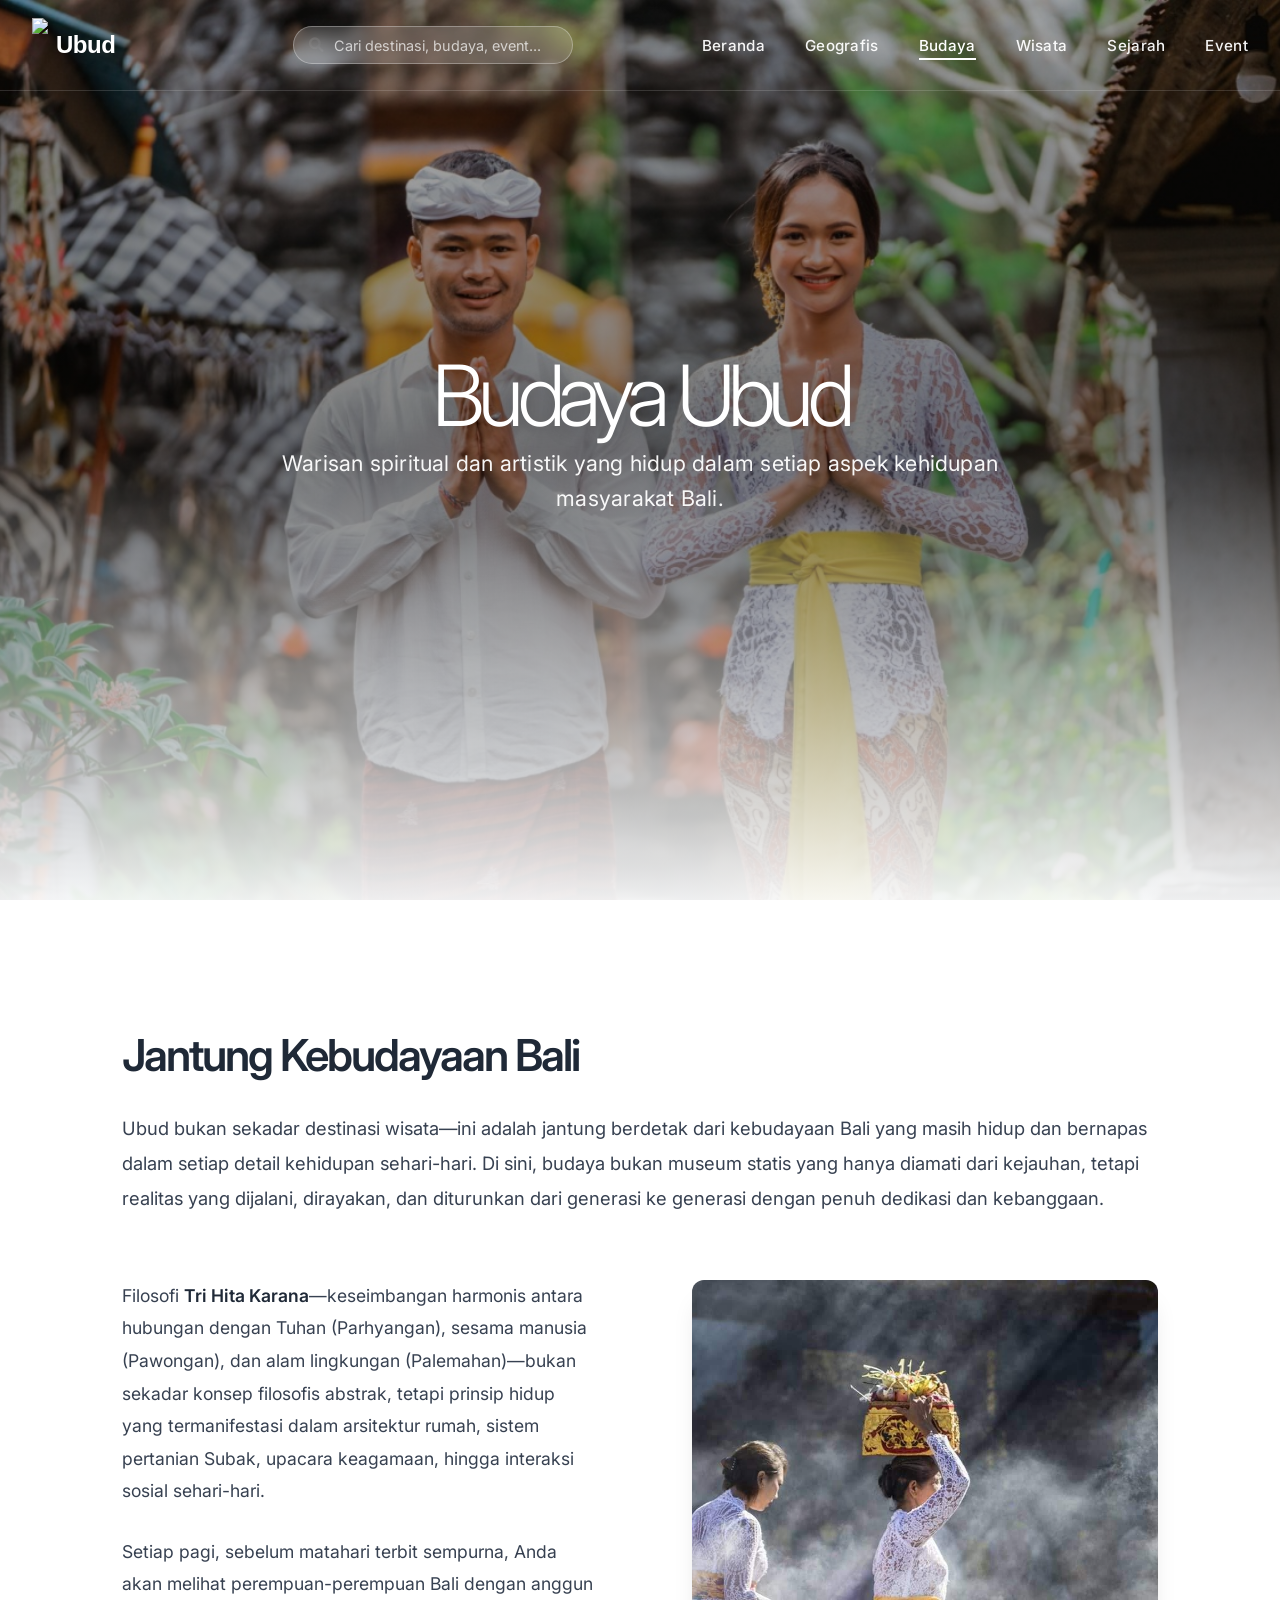
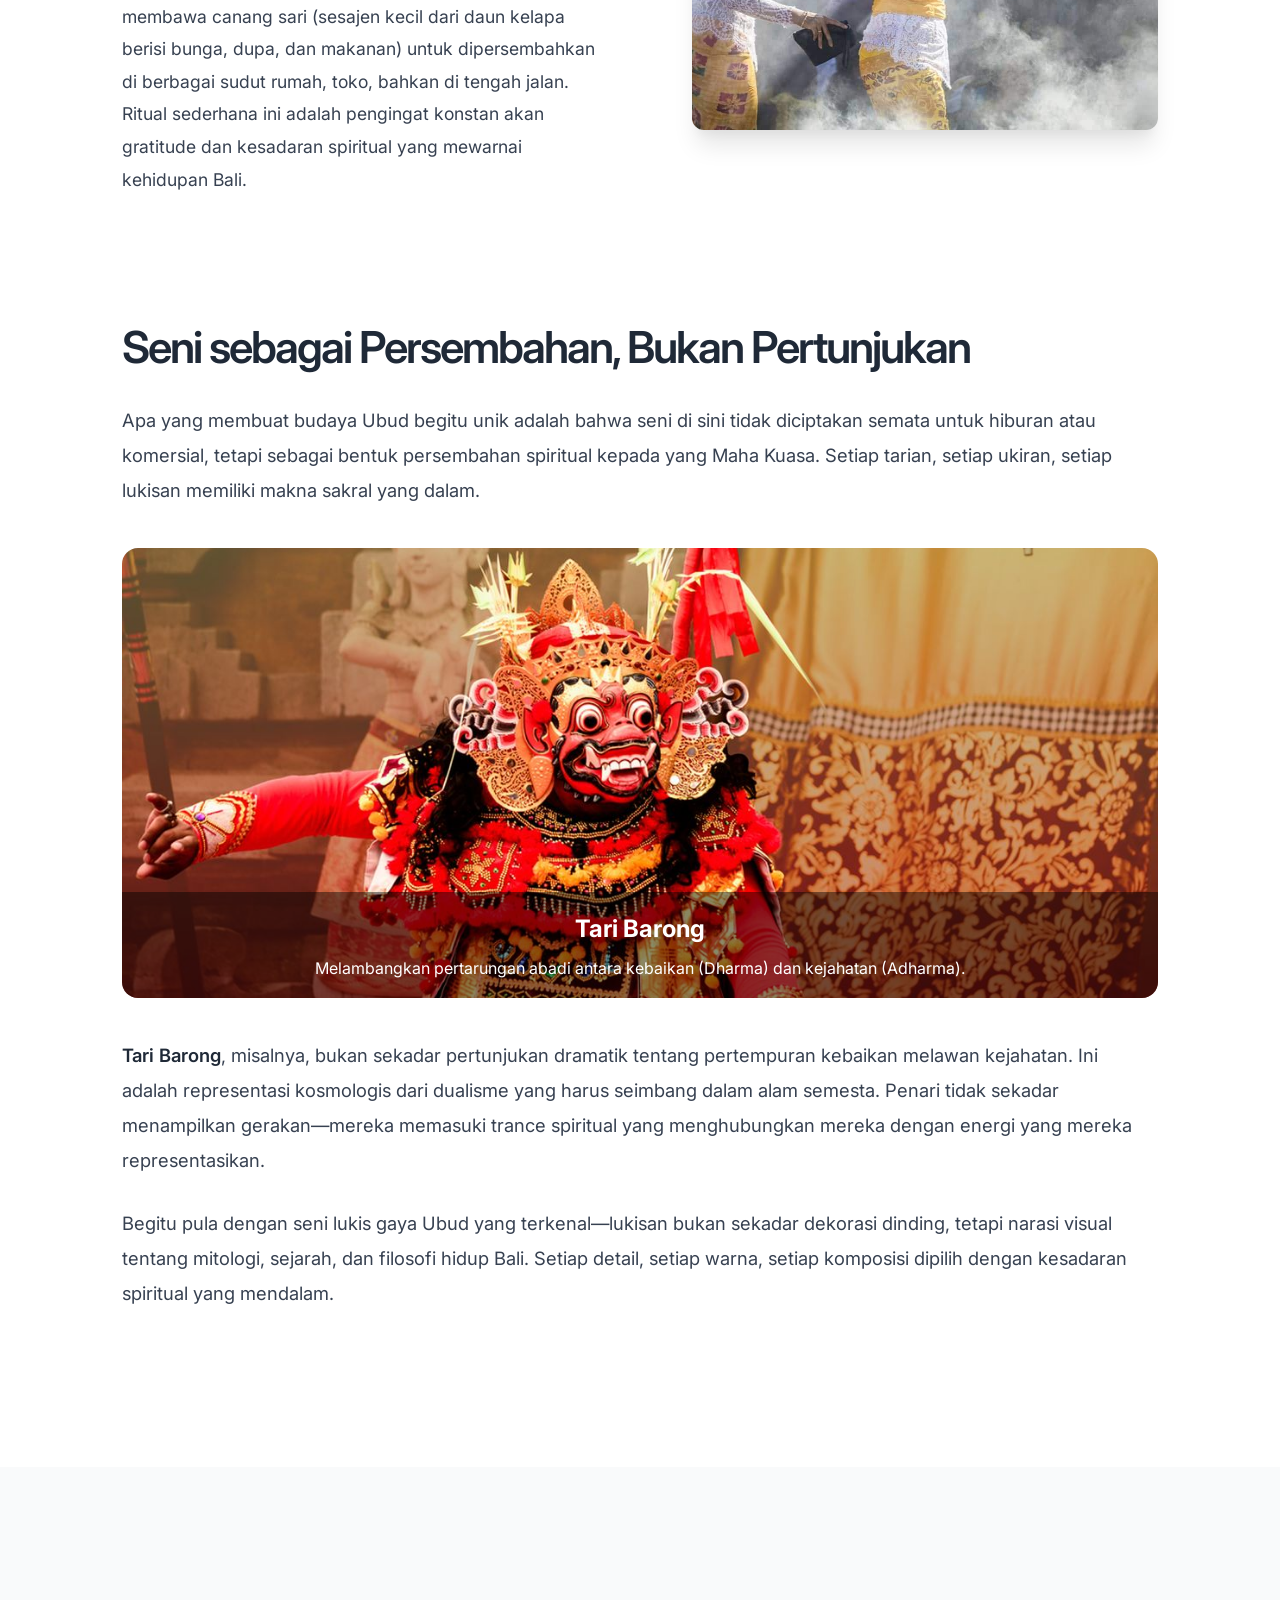
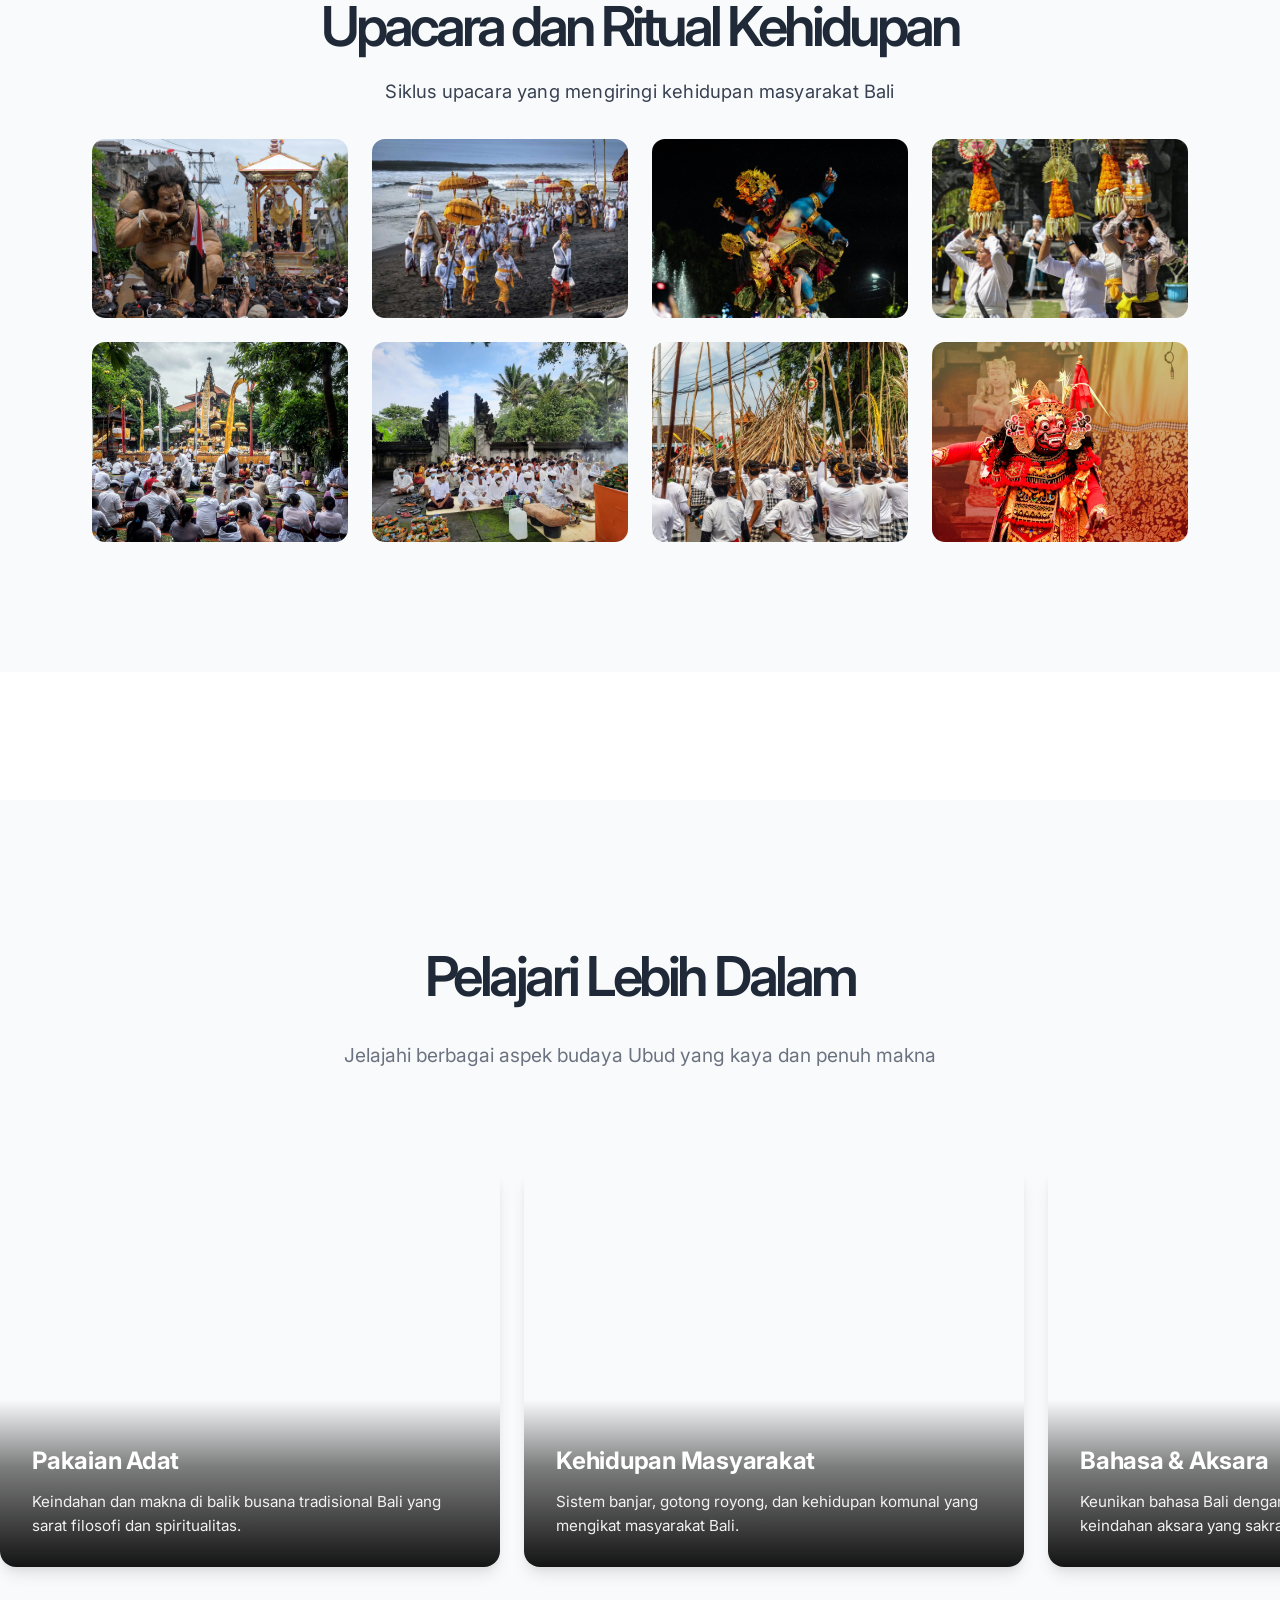
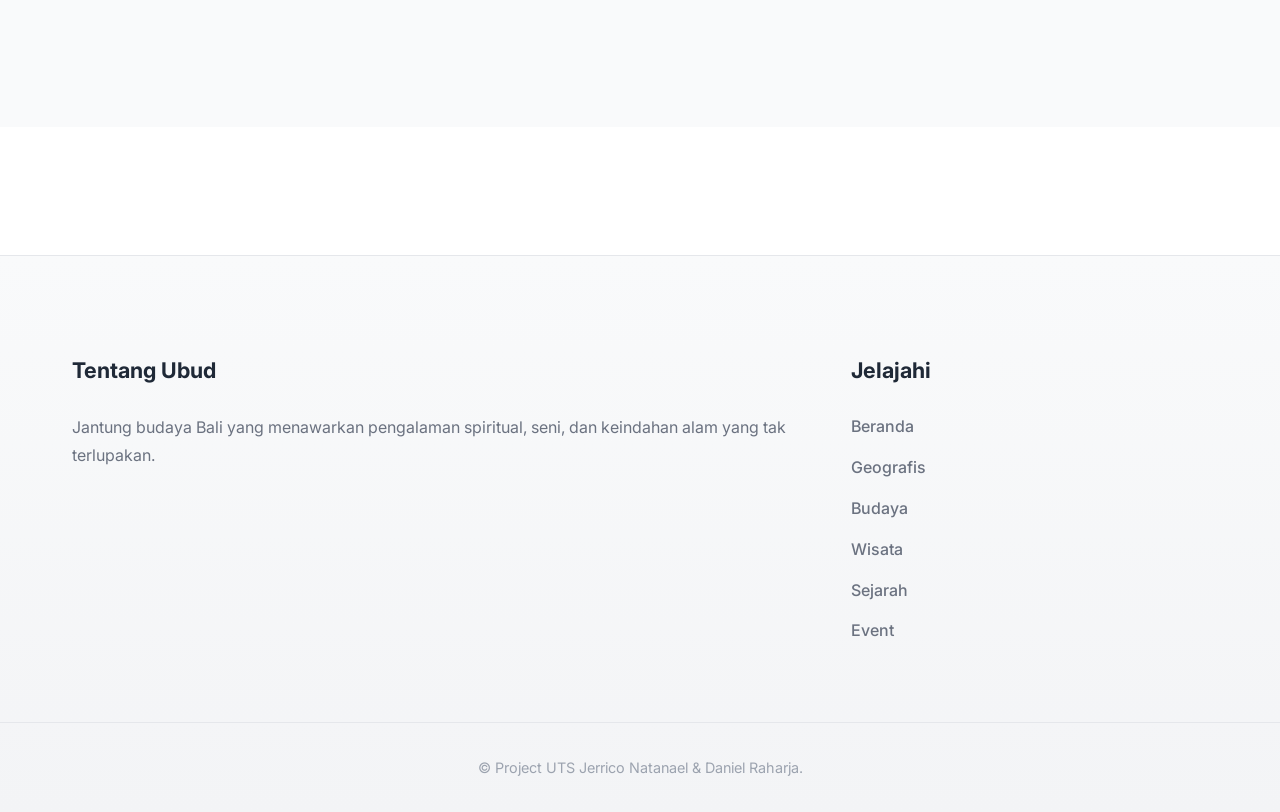
==== commit 7e23512c: "Memperbaiki judul sub page restorant ubud, jadi kuliner ubud" ====
--- a/page/budaya.html
+++ b/page/budaya.html
@@ -253,7 +253,7 @@
                 <a href="makanan.html" class="gallery-item">
                     <img src="../asset/makanan-bali1.webp" alt="Kuliner Ubud" class="animate-on-scroll">
                     <div class="gallery-caption">
-                        <h3>Restaurant Ubud</h3>
+                        <h3>Kuliner Ubud</h3>
                         <p>Cita rasa autentik masakan Bali yang kaya rempah dan penuh cerita turun-temurun.</p>
                     </div>
                 </a>
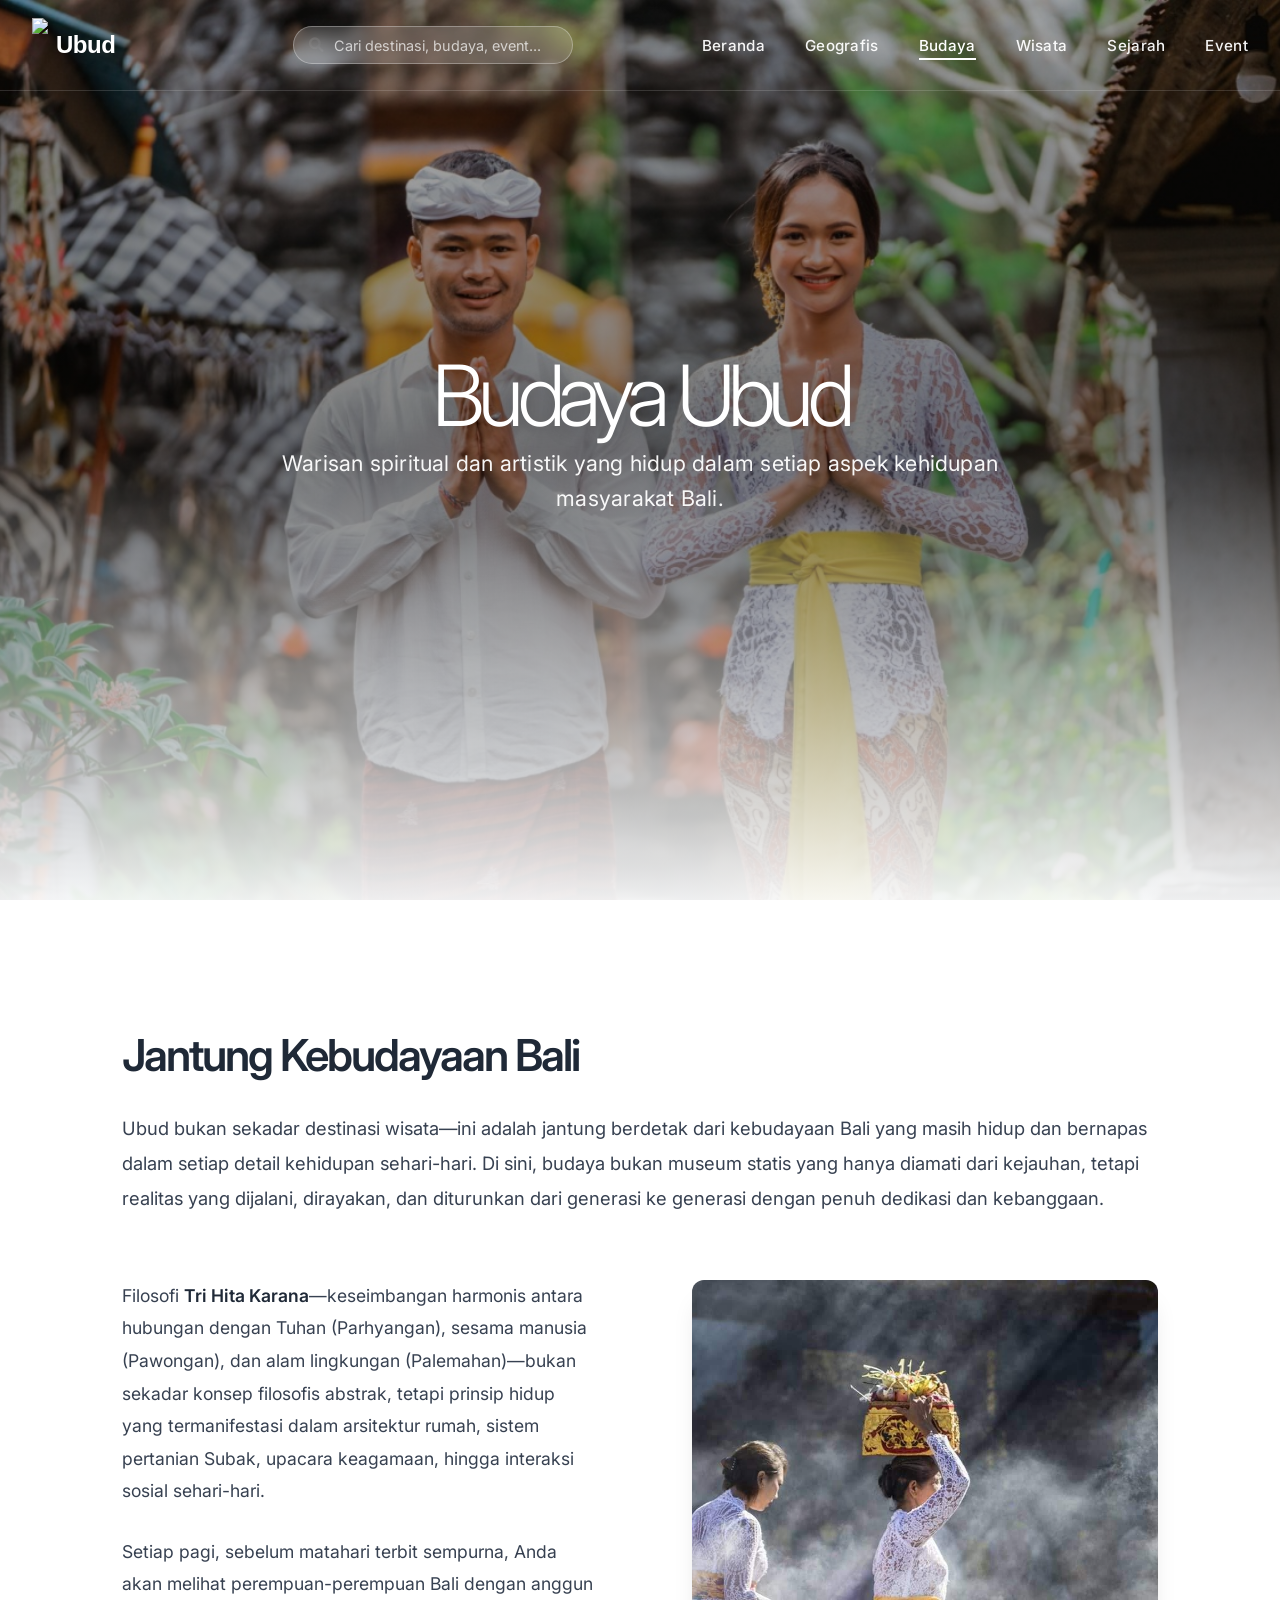
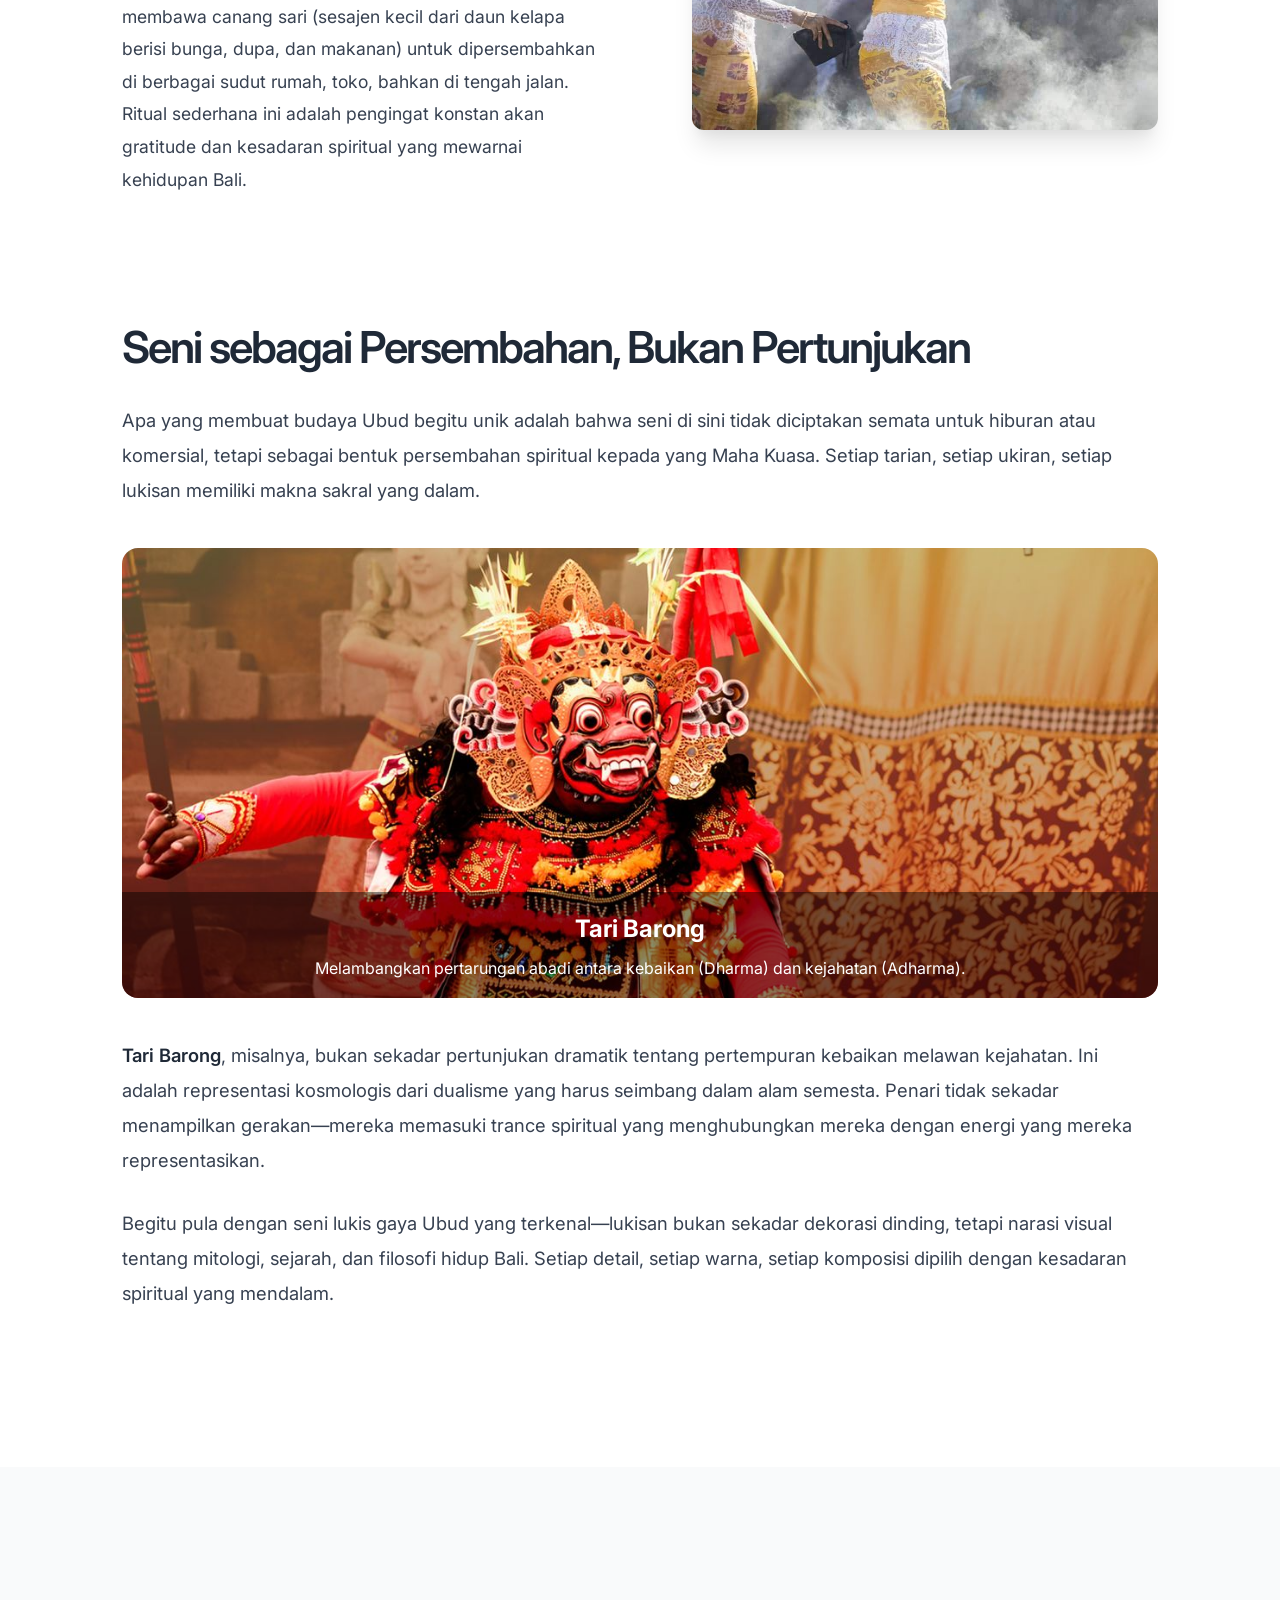
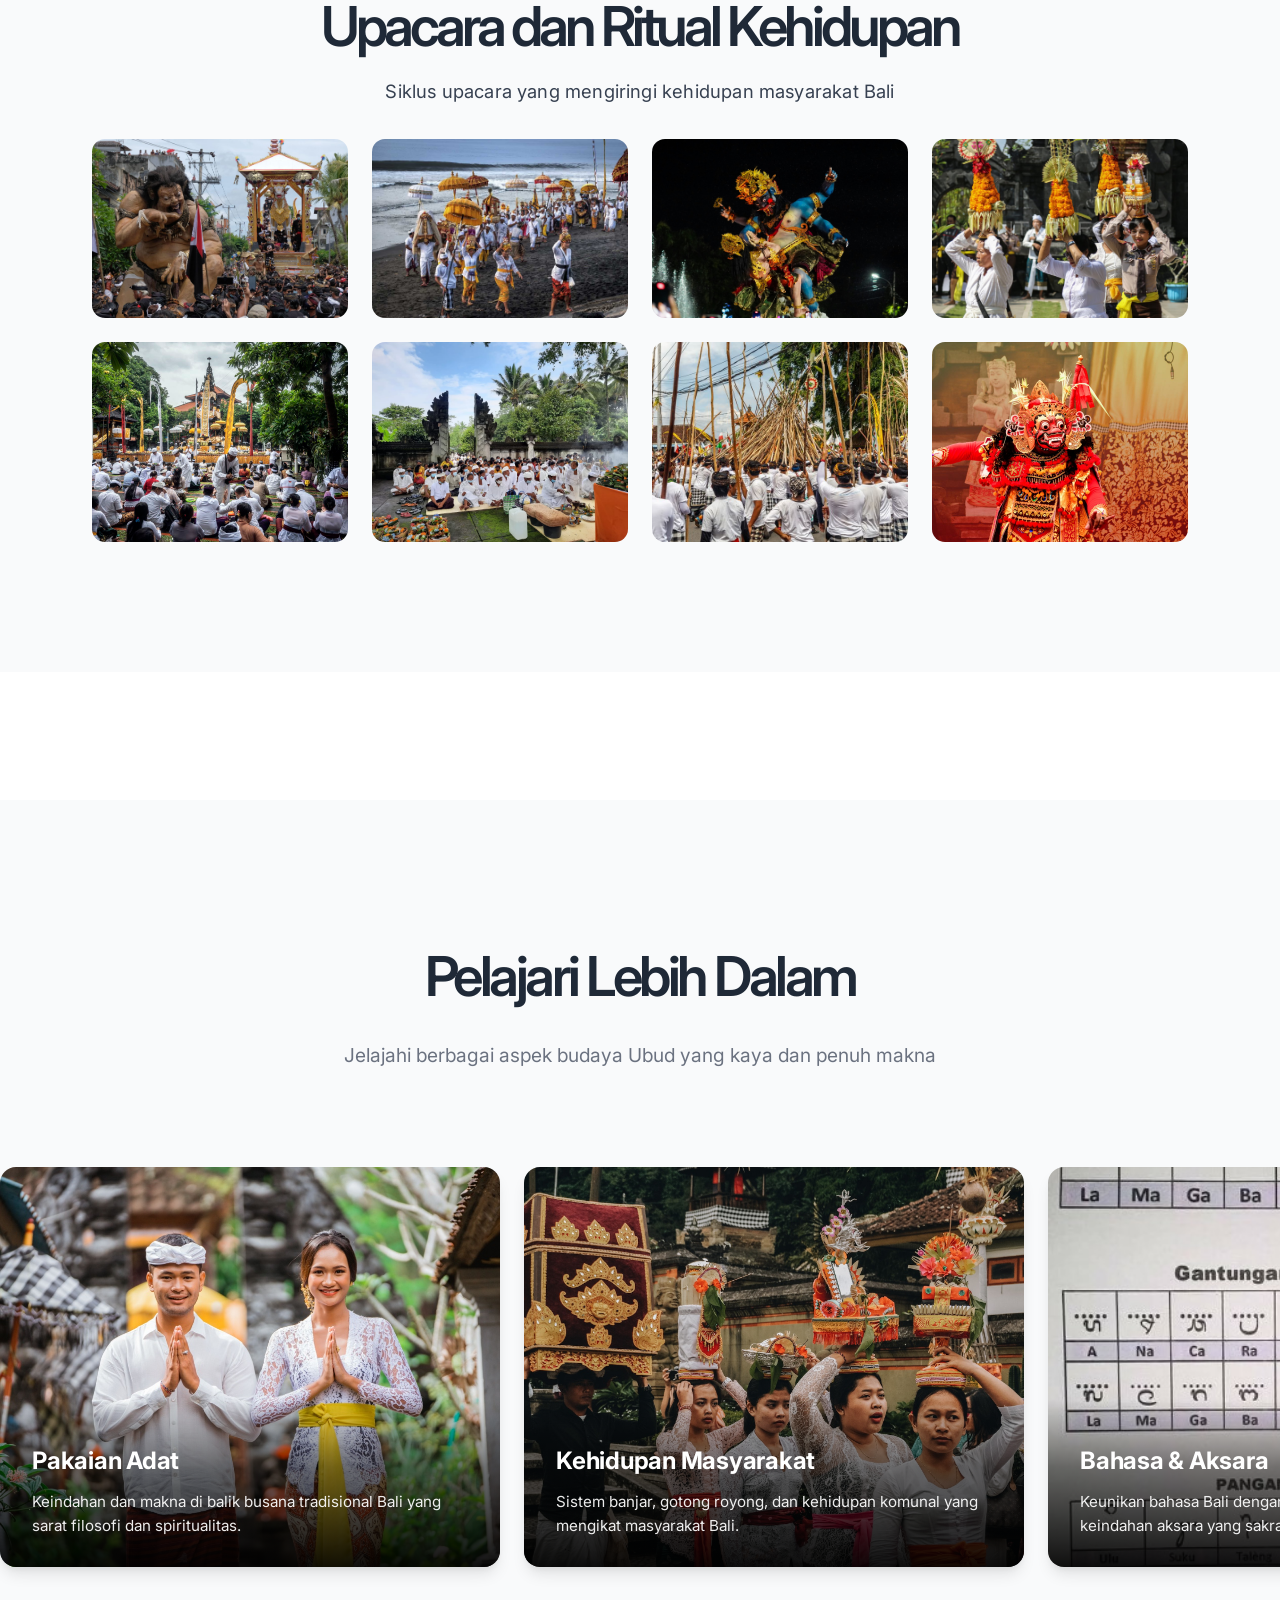
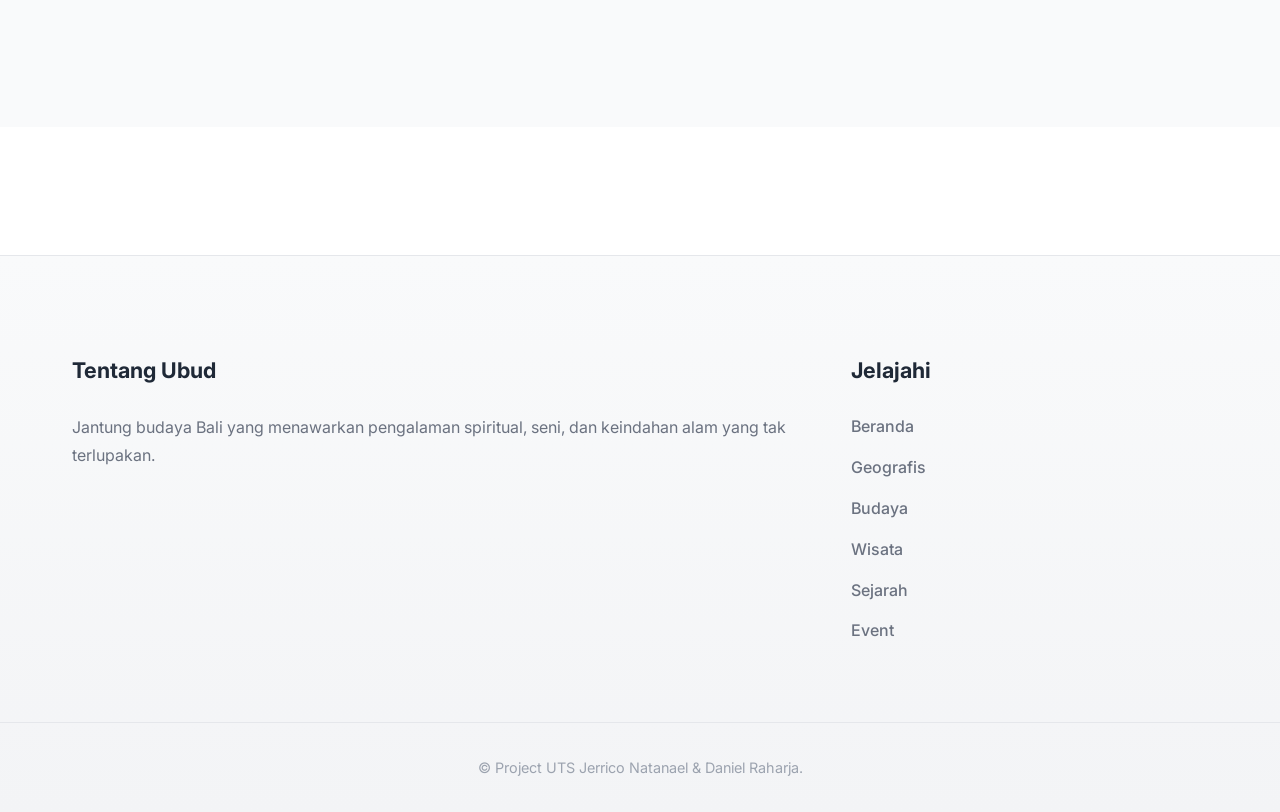
==== commit 4060ab43: "Memperbaiki typo upacara-card" ====
--- a/page/budaya.html
+++ b/page/budaya.html
@@ -202,7 +202,7 @@
                 <div class="upacara-card">
                     <img src="../asset/makotek-mapeed.jpg" alt="Mekotek" class="upacara-card-image">
                     <div class="upacara-overlay">
-                    <h3>Mekotek & Mapeed</h3>a
+                    <h3>Mekotek & Mapeed</h3>
                     <p>Tradisi perang-perangan dengan tongkat kayu simbol semangat persatuan.</p>
                     </div>
                 </div>
